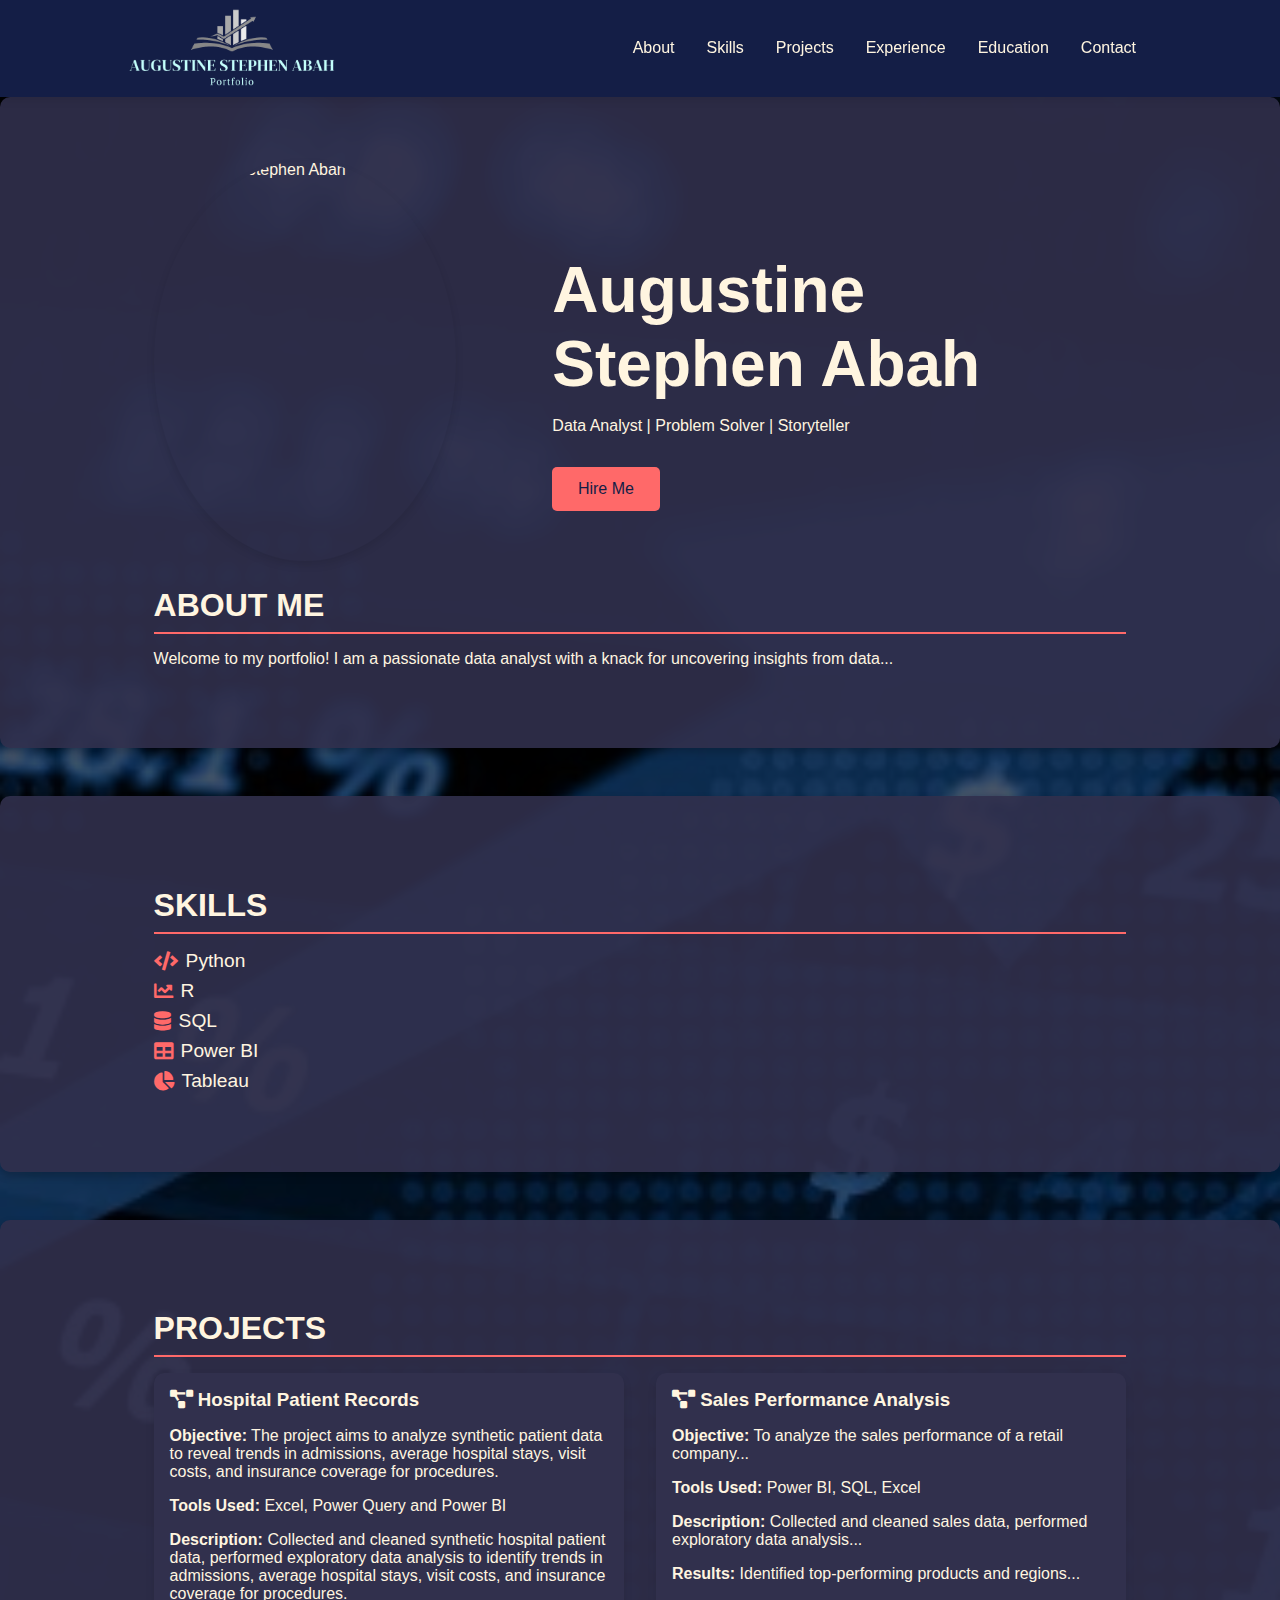
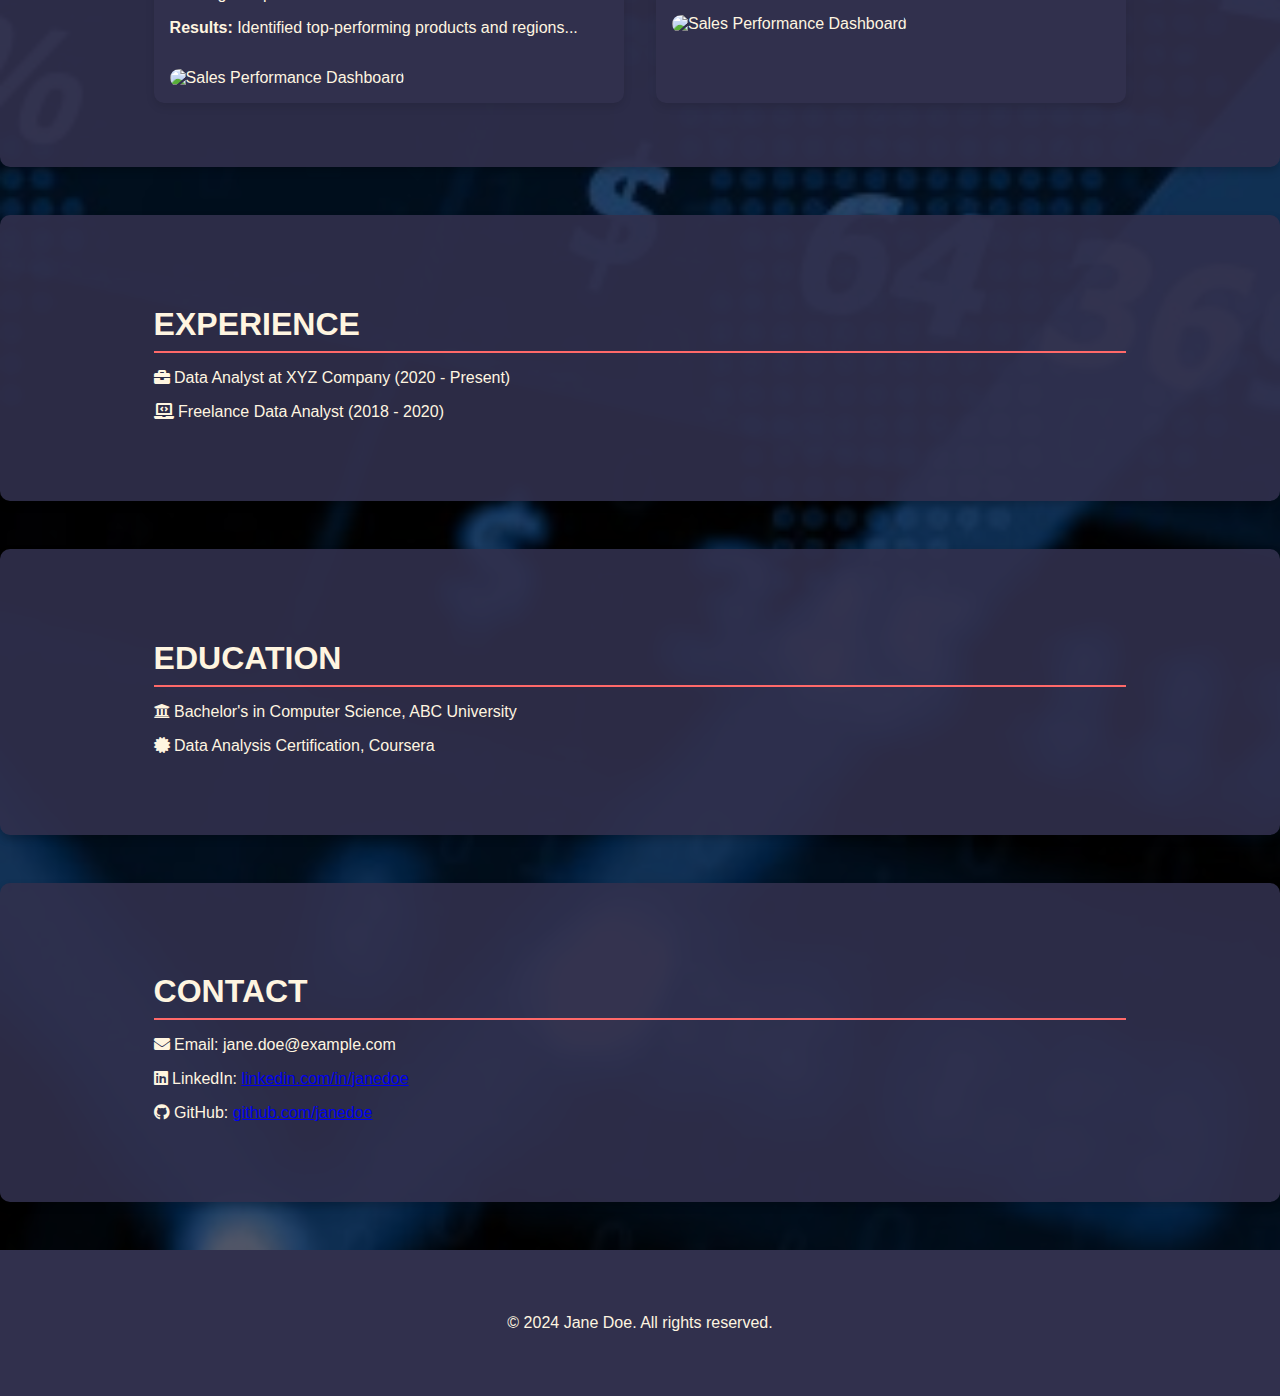
==== index.html @ e54e2552 "added webfiles" ====
<!DOCTYPE html>
<html lang="en">
<head>
    <meta charset="UTF-8">
    <meta name="viewport" content="width=device-width, initial-scale=1.0">
    <title>Data Analyst Portfolio</title>
    <link rel="stylesheet" href="css/style.css">
    <link rel="stylesheet" href="https://cdnjs.cloudflare.com/ajax/libs/font-awesome/5.15.4/css/all.min.css">
</head>
<body>
    <header>
        <div class="container">
            <div class="logo">
                <a href="index.html">
                    <img src="images/Logo.png" alt="Logo">
                </a>
            </div>            
            <nav>
                <ul id="nav-menu">
                    <li><a href="#about">About</a></li>
                    <li><a href="#skills">Skills</a></li>
                    <li><a href="#projects">Projects</a></li>
                    <li><a href="#experience">Experience</a></li>
                    <li><a href="#education">Education</a></li>
                    <li><a href="#contact">Contact</a></li>
                </ul>
            </nav>
            <div class="menu-toggle" id="menu-toggle">
                <div class="bar"></div>
                <div class="bar"></div>
                <div class="bar"></div>
            </div>
        </div>
    </header>

    <div class="background-image"></div>

    <section id="about" class="shadowed-section">
        <div class="container">
            <div class="profile">
                <img src="images/myphoto2.png" alt="Augustine Stephen Abah">
                <div class="profile-info">
                    <h1>Augustine Stephen Abah</h1>
                    <p>Data Analyst | Problem Solver | Storyteller</p>
                    <button class="hire-me-button">Hire Me</button>
                </div>
            </div>
            <h2>About Me</h2>
            <p>Welcome to my portfolio! I am a passionate data analyst with a knack for uncovering insights from data...</p>
        </div>
    </section>
    

    <section id="skills" class="shadowed-section">
        <div class="container">
            <h2>Skills</h2>
            <ul>
                <li><i class="fas fa-code"></i> Python</li>
                <li><i class="fas fa-chart-line"></i> R</li>
                <li><i class="fas fa-database"></i> SQL</li>
                <li><i class="fas fa-table"></i> Power BI</li>
                <li><i class="fas fa-chart-pie"></i> Tableau</li>
            </ul>
        </div>
    </section>

    <section id="projects" class="shadowed-section">
        <div class="container">
            <h2>Projects</h2>
            <div class="projects-grid">
                <div class="project">
                    <h3><a href="project1-link.html"><i class="fas fa-project-diagram"></i> Hospital Patient Records</a></h3>
                    <p><strong>Objective:</strong> The project aims to analyze synthetic patient data to reveal trends in admissions, average hospital stays, visit costs, and insurance coverage for procedures.</p>
                    <p><strong>Tools Used:</strong> Excel, Power Query and Power BI</p>
                    <p><strong>Description:</strong> Collected and cleaned synthetic hospital patient data, performed exploratory data analysis to identify trends in admissions, average hospital stays, visit costs, and insurance coverage for procedures.</p>
                    <p><strong>Results:</strong> Identified top-performing products and regions...</p>
                    <img src="project1.jpg" alt="Sales Performance Dashboard">
                </div>
                <div class="project">
                    <h3><a href="project1-link.html"><i class="fas fa-project-diagram"></i> Sales Performance Analysis</a></h3>
                    <p><strong>Objective:</strong> To analyze the sales performance of a retail company...</p>
                    <p><strong>Tools Used:</strong> Power BI, SQL, Excel</p>
                    <p><strong>Description:</strong> Collected and cleaned sales data, performed exploratory data analysis...</p>
                    <p><strong>Results:</strong> Identified top-performing products and regions...</p>
                    <img src="project1.jpg" alt="Sales Performance Dashboard">
                </div>
                <!-- Add more projects as needed -->
            </div>
        </div>
    </section>

    <section id="experience" class="shadowed-section">
        <div class="container">
            <h2>Experience</h2>
            <p><i class="fas fa-briefcase"></i> Data Analyst at XYZ Company (2020 - Present)</p>
            <p><i class="fas fa-laptop-code"></i> Freelance Data Analyst (2018 - 2020)</p>
        </div>
    </section>

    <section id="education" class="shadowed-section">
        <div class="container">
            <h2>Education</h2>
            <p><i class="fas fa-university"></i> Bachelor's in Computer Science, ABC University</p>
            <p><i class="fas fa-certificate"></i> Data Analysis Certification, Coursera</p>
        </div>
    </section>

    <section id="contact" class="shadowed-section">
        <div class="container">
            <h2>Contact</h2>
            <p><i class="fas fa-envelope"></i> Email: jane.doe@example.com</p>
            <p><i class="fab fa-linkedin"></i> LinkedIn: <a href="https://linkedin.com/in/janedoe" target="_blank">linkedin.com/in/janedoe</a></p>
            <p><i class="fab fa-github"></i> GitHub: <a href="https://github.com/janedoe" target="_blank">github.com/janedoe</a></p>
        </div>
    </section>

    <footer>
        <div class="container">
            <p>&copy; 2024 Jane Doe. All rights reserved.</p>
        </div>
    </footer>
    <script src="scripts.js"></script>
</body>
</html>
---- css/style.css ----
/* General styles */
body {
    font-family: Arial, sans-serif;
    margin: 0;
    padding: 0;
    background: rgba(22, 26, 48, 0.733) url('/images/1687970198028.jpeg');
    background-size: cover;
    color: #FFF5E0; /* Primary text color */
    scroll-behavior: smooth;
    overflow-x: hidden;
    background-blend-mode: multiply;
    position: relative; /* Needed to position the background image */
}

/* Background image for desktop only */
@media (min-width: 769px) {
    body:before {
        content: "";
        position: absolute;
        top: 0;
        right: 0;
        width: 100%;
        height: 100%;
        background: rgba(22, 26, 48, 0.733) url('/images/1687970198028.jpeg') no-repeat center center;
        background-size: cover;
        background-blend-mode: multiply;
        z-index: -1;
    }
}

header {
    background-color: #141E46; /* Secondary background color */
    color: #FFF5E0;
    padding: 0;
    position: sticky;
    top: 0;
    z-index: 1000;
    box-shadow: 0 2px 10px rgba(0, 0, 0, 0.1);
    transition: background-color 0.3s ease;
}

header .container {
    display: flex;
    justify-content: space-between;
    align-items: center;
    padding: 0.4rem;
}

.logo img {
    height: 80px; /* Increase logo size for desktop */
    transition: height 0.3s ease;
}

nav ul {
    list-style: none;
    padding: 0;
    margin: 0;
    display: flex;
}

nav ul li {
    margin: 0 1rem;
}

nav ul li a {
    color: #FFF5E0;
    text-decoration: none;
    font-size: 1rem;
    transition: color 0.3s ease;
}

nav ul li a:hover {
    color: #C70039; /* Accent color */
}

.menu-toggle {
    display: none;
    cursor: pointer;
}

.menu-toggle .bar {
    width: 25px;
    height: 3px;
    background-color: #FFF5E0;
    margin: 4px 0;
    transition: 0.6s;
}

.profile {
    display: flex;
    align-items: center;
    justify-content: center;
    gap: 5em;
    margin-bottom: 1rem;
    animation: fadeInDown 3s;
}

h1 {
    font-size: 4em;
    margin-block-end: 0.2em;
}

.profile img {
    border-radius: 50%;
    width: 400px; /* Increase photo size */
    height: 400px; /* Increase photo size */
    margin-right: 1rem;
    box-shadow: 0 4px 8px rgba(0, 0, 0, 0.1);
    transition: transform 0.3s ease;
}

header .profile img:hover {
    transform: scale(1.1);
}

header .profile-info {
    text-align: left;
}

header h1 {
    margin: 0;
    font-size: 3rem; /* Increase name size */
}

header p {
    margin: 0;
    font-size: 1.2rem;
}

.container {
    width: 80%;
    margin: 0 auto;
    padding: 2rem 0;
}

h2 {
    font-size: 2rem;
    border-bottom: 2px solid #FF6969; /* Accent color */
    padding-bottom: 0.5rem;
    margin-bottom: 1rem;
    text-transform: uppercase;
}

section {
    margin-bottom: 3rem;
}

section ul {
    list-style: none;
    padding: 0;
}

section ul li {
    display: flex;
    align-items: center;
    font-size: 1.2rem;
    margin-bottom: 0.5rem;
}

section ul li i {
    margin-right: 0.5rem;
    color: #FF6969; /* Accent color */
}

.projects-grid {
    display: grid;
    grid-template-columns: repeat(auto-fit, minmax(300px, 1fr));
    gap: 2rem;
}

.project {
    background-color: #31304D; /* Secondary background color */
    padding: 1rem;
    border-radius: 10px;
    box-shadow: 0 4px 8px rgba(0, 0, 0, 0.1);
    transition: transform 0.3s ease;
}

.project:hover {
    transform: scale(1.05);
}

.project img {
    max-width: 100%;
    height: auto;
    border-radius: 10px;
    margin-top: 1rem;
}

.project h3 {
    margin: 0;
}

.project a {
    text-decoration: none;
    color: #FFF5E0; /* Primary text color */
    transition: color 0.3s ease;
}

.project a:hover {
    color: #C70039; /* Accent color */
}

footer {
    background-color: #31304D; /* Secondary background color */
    color: #FFF5E0;
    padding: 1rem 0;
    text-align: center;
}

/* Mobile styles */
@media (max-width: 768px) {
    header .container {
        flex-direction: column;
    }

    .logo img {
        height: 60px; /* Decrease logo size for mobile */
    }

    nav ul {
        flex-direction: column;
        display: none;
    }

    nav ul li {
        margin: 1rem 0;
    }

    .menu-toggle {
        display: block;
    }

    .profile {
        flex-direction: column;
        align-items: center;
        text-align: center;
    }

    header h1 {
        font-size: 2.5rem;
    }

    header p {
        font-size: 1rem;
    }

    .projects-grid {
        grid-template-columns: 1fr;
    }
}

/* Custom button styles */
.hire-me-button {
    background-color: #FF6969; /* Accent color */
    color: #141E46; /* Secondary background color */
    border: none;
    padding: 0.8rem 1.6rem;
    font-size: 1rem;
    border-radius: 5px;
    cursor: pointer;
    transition: background-color 0.3s ease;
    margin-top: 1rem;
    animation: fadeIn 2s;
}

.hire-me-button:hover {
    background-color: #FFF5E0; /* Primary text color */
    color: #141E46; /* Secondary background color */
}

/* Add animations */
@keyframes fadeIn {
    from {
        opacity: 0;
    }
    to {
        opacity: 1;
    }
}

@keyframes fadeInDown {
    from {
        opacity: 0;
        transform: translateY(-20px);
    }
    to {
        opacity: 1;
        transform: translateY(0);
    }
}

.shadowed-section {
    box-shadow: 0 4px 8px rgba(0, 0, 0, 0.2); /* Add box shadow to sections */
    border-radius: 10px;
    padding: 2rem;
    background-color: rgba(49, 48, 77, 0.9); /* Semi-transparent background for better readability */
}

/* Animation for photo dance */
@keyframes photoDance {
    0%, 100% {
        transform: rotate(0deg);
    }
    25% {
        transform: rotate(10deg);
    }
    50% {
        transform: rotate(-10deg);
    }
    75% {
        transform: rotate(10deg);
    }
}

.photo-dance {
    animation: photoDance 2s;
}

.thank-you-message {
    margin-top: 1rem;
    padding: 0.5rem;
    background-color: #FF6969;
    color: #FFF5E0;
    border-radius: 5px;
    text-align: center;
    font-size: 1.2rem;
}
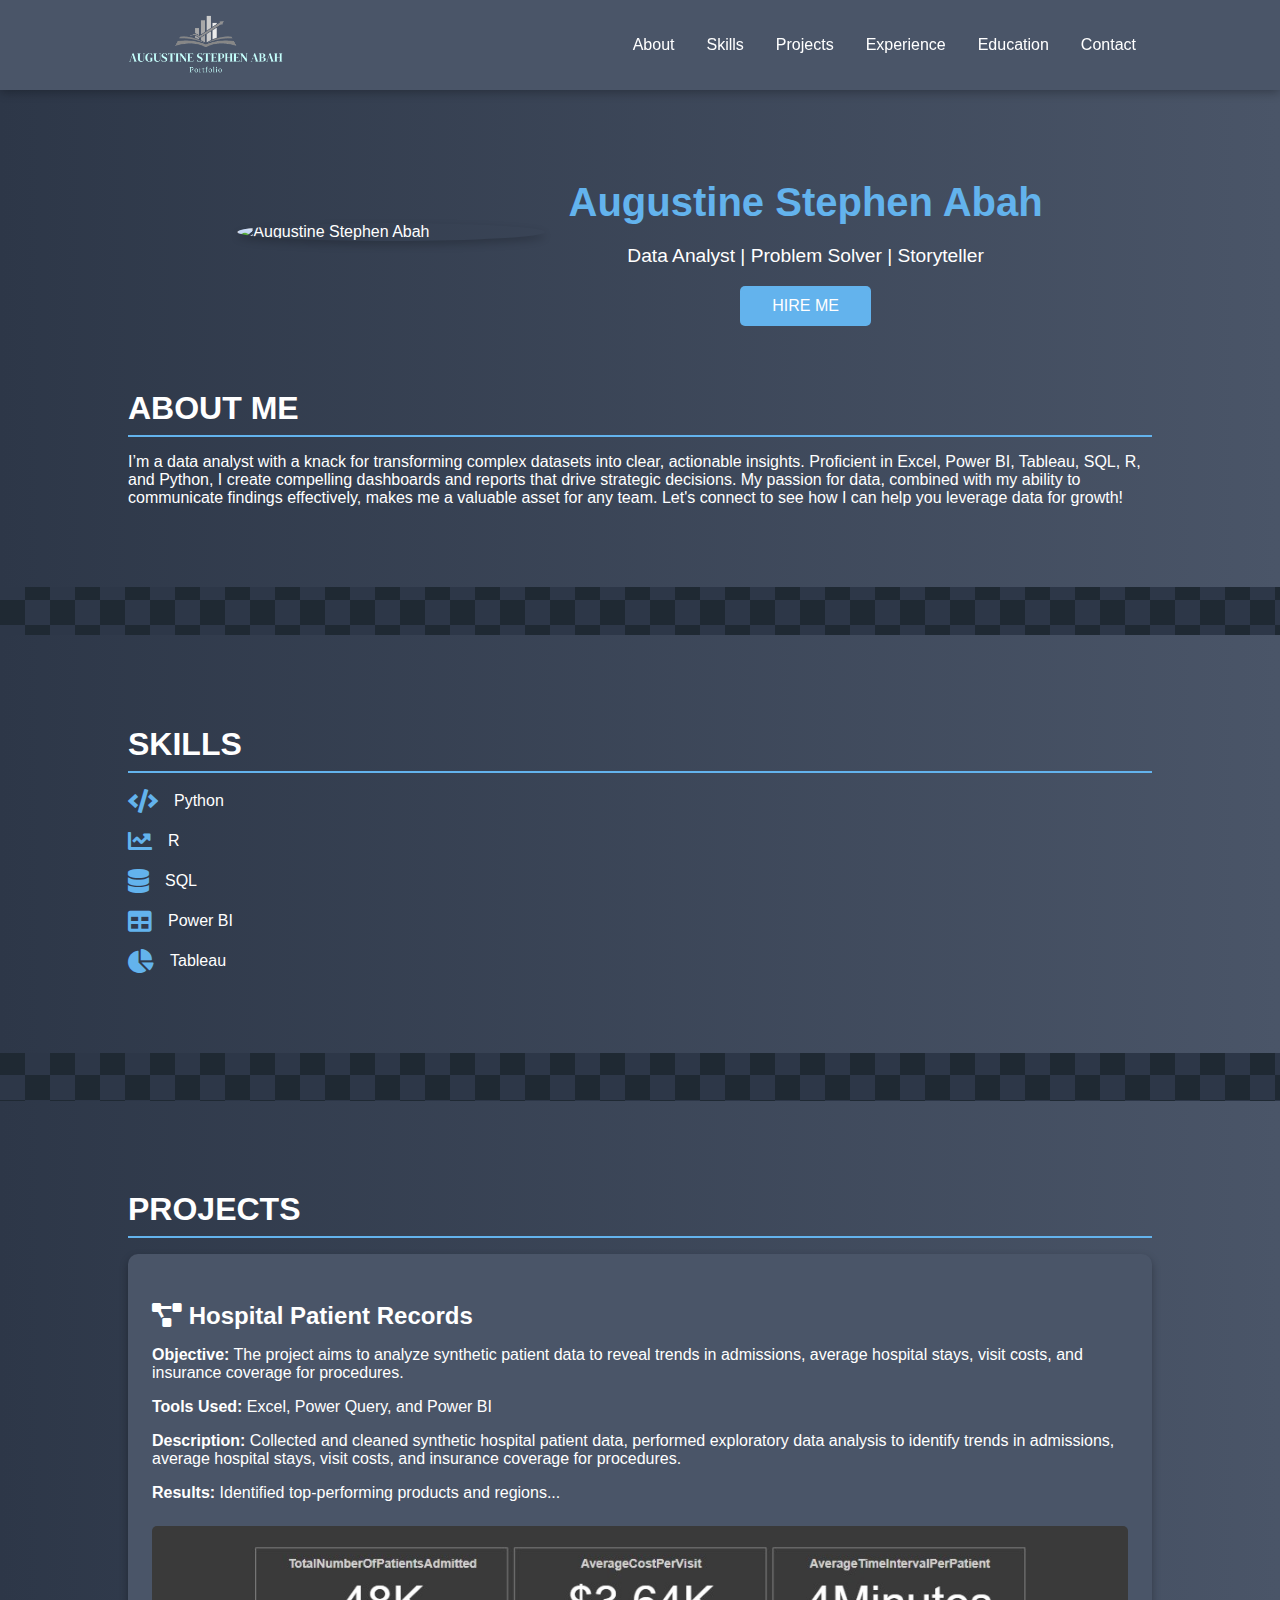
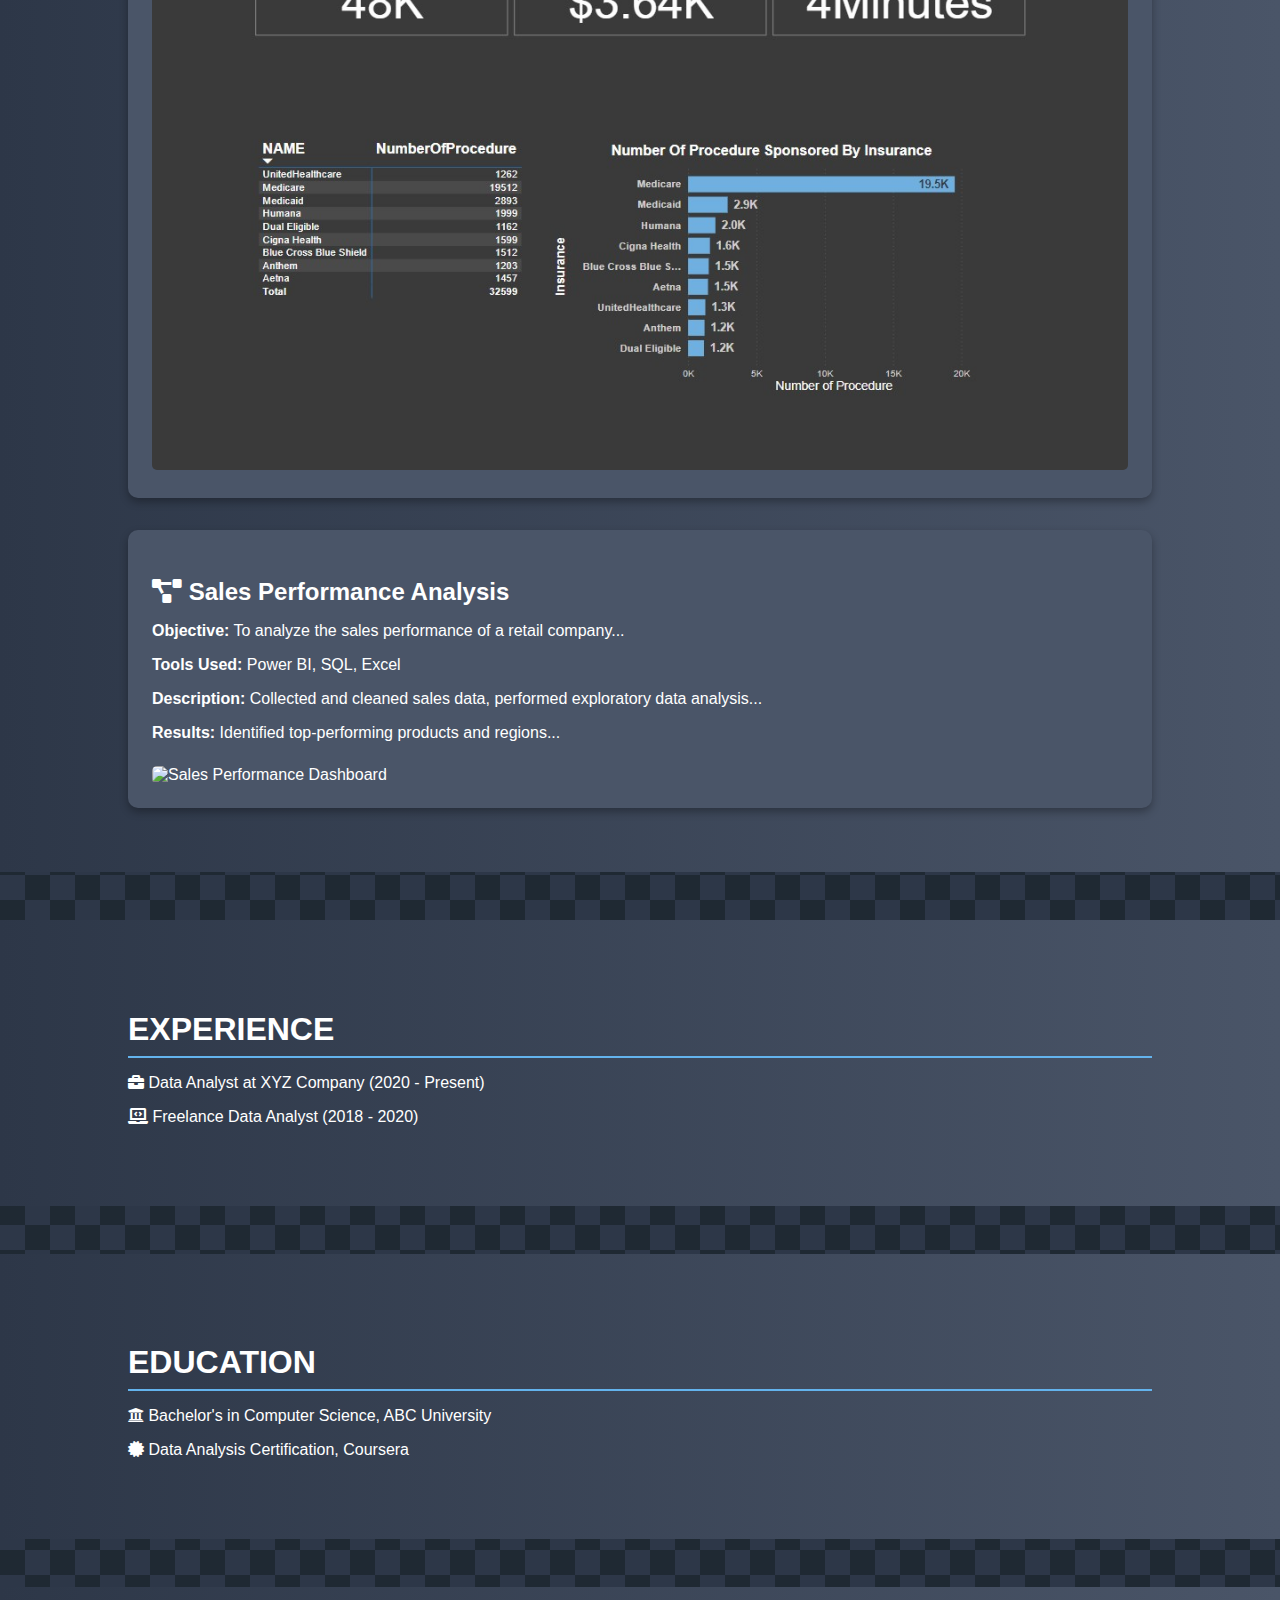
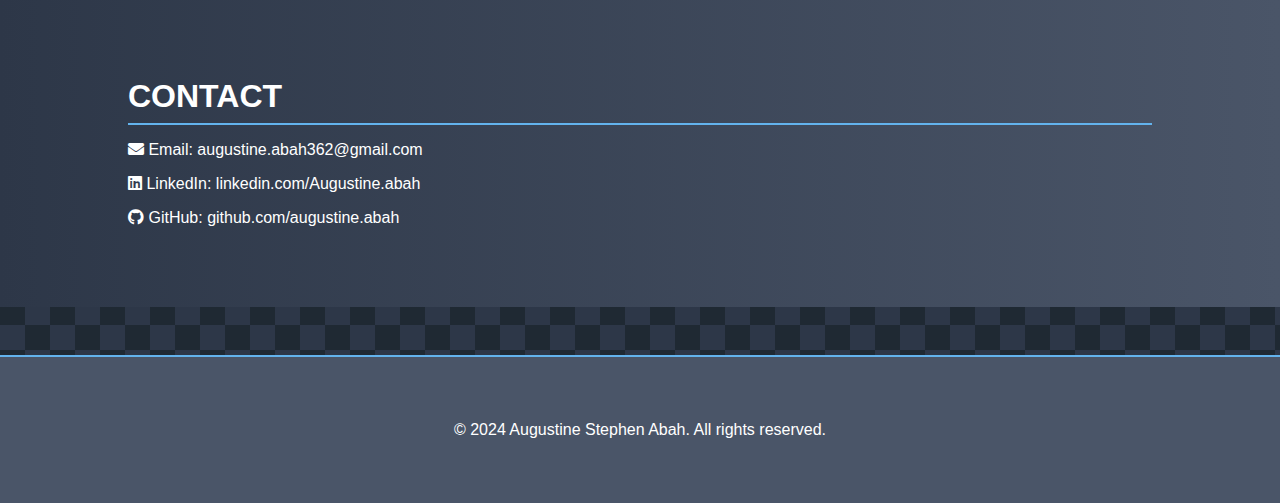
==== commit cf2be959: "updated web files" ====
--- a/index.html
+++ b/index.html
@@ -14,7 +14,7 @@
                 <a href="index.html">
                     <img src="images/Logo.png" alt="Logo">
                 </a>
-            </div>            
+            </div>
             <nav>
                 <ul id="nav-menu">
                     <li><a href="#about">About</a></li>
@@ -33,8 +33,6 @@
         </div>
     </header>
 
-    <div class="background-image"></div>
-
     <section id="about" class="shadowed-section">
         <div class="container">
             <div class="profile">
@@ -46,10 +44,11 @@
                 </div>
             </div>
             <h2>About Me</h2>
-            <p>Welcome to my portfolio! I am a passionate data analyst with a knack for uncovering insights from data...</p>
+            <p>I’m a data analyst with a knack for transforming complex datasets into clear, actionable insights. Proficient in Excel, Power BI, Tableau, SQL, R, and Python, I create compelling dashboards and reports that drive strategic decisions. My passion for data, combined with my ability to communicate findings effectively, makes me a valuable asset for any team. Let's connect to see how I can help you leverage data for growth!
+
+            </p>
         </div>
     </section>
-    
 
     <section id="skills" class="shadowed-section">
         <div class="container">
@@ -71,20 +70,19 @@
                 <div class="project">
                     <h3><a href="project1-link.html"><i class="fas fa-project-diagram"></i> Hospital Patient Records</a></h3>
                     <p><strong>Objective:</strong> The project aims to analyze synthetic patient data to reveal trends in admissions, average hospital stays, visit costs, and insurance coverage for procedures.</p>
-                    <p><strong>Tools Used:</strong> Excel, Power Query and Power BI</p>
+                    <p><strong>Tools Used:</strong> Excel, Power Query, and Power BI</p>
                     <p><strong>Description:</strong> Collected and cleaned synthetic hospital patient data, performed exploratory data analysis to identify trends in admissions, average hospital stays, visit costs, and insurance coverage for procedures.</p>
                     <p><strong>Results:</strong> Identified top-performing products and regions...</p>
-                    <img src="project1.jpg" alt="Sales Performance Dashboard">
+                    <img src="images/project1.jpg" alt="Hospital Patient Records Dashboard">
                 </div>
                 <div class="project">
-                    <h3><a href="project1-link.html"><i class="fas fa-project-diagram"></i> Sales Performance Analysis</a></h3>
+                    <h3><a href="project2-link.html"><i class="fas fa-project-diagram"></i> Sales Performance Analysis</a></h3>
                     <p><strong>Objective:</strong> To analyze the sales performance of a retail company...</p>
                     <p><strong>Tools Used:</strong> Power BI, SQL, Excel</p>
                     <p><strong>Description:</strong> Collected and cleaned sales data, performed exploratory data analysis...</p>
                     <p><strong>Results:</strong> Identified top-performing products and regions...</p>
-                    <img src="project1.jpg" alt="Sales Performance Dashboard">
+                    <img src="project2.jpg" alt="Sales Performance Dashboard">
                 </div>
-                <!-- Add more projects as needed -->
             </div>
         </div>
     </section>
@@ -108,15 +106,15 @@
     <section id="contact" class="shadowed-section">
         <div class="container">
             <h2>Contact</h2>
-            <p><i class="fas fa-envelope"></i> Email: jane.doe@example.com</p>
-            <p><i class="fab fa-linkedin"></i> LinkedIn: <a href="https://linkedin.com/in/janedoe" target="_blank">linkedin.com/in/janedoe</a></p>
-            <p><i class="fab fa-github"></i> GitHub: <a href="https://github.com/janedoe" target="_blank">github.com/janedoe</a></p>
+            <p><i class="fas fa-envelope"></i> Email: augustine.abah362@gmail.com</p>
+            <p><i class="fab fa-linkedin"></i> LinkedIn: <a href="https://www.linkedin.com/in/augustine-stephen-abah-abah-51103090/" target="_blank">linkedin.com/Augustine.abah</a></p>
+            <p><i class="fab fa-github"></i> GitHub: <a href="https://github.com/ababaug" target="_blank">github.com/augustine.abah</a></p>
         </div>
     </section>
 
     <footer>
         <div class="container">
-            <p>&copy; 2024 Jane Doe. All rights reserved.</p>
+            <p>&copy; 2024 Augustine Stephen Abah. All rights reserved.</p>
         </div>
     </footer>
     <script src="scripts.js"></script>
--- a/css/style.css
+++ b/css/style.css
@@ -1,41 +1,26 @@
 /* General styles */
 body {
-    font-family: Arial, sans-serif;
+    font-family: 'Poppins', sans-serif;
     margin: 0;
     padding: 0;
-    background: rgba(22, 26, 48, 0.733) url('/images/1687970198028.jpeg');
-    background-size: cover;
-    color: #FFF5E0; /* Primary text color */
+    background-color: #1F2933;
+    color: #FFFFFF;
     scroll-behavior: smooth;
     overflow-x: hidden;
-    background-blend-mode: multiply;
-    position: relative; /* Needed to position the background image */
-}
-
-/* Background image for desktop only */
-@media (min-width: 769px) {
-    body:before {
-        content: "";
-        position: absolute;
-        top: 0;
-        right: 0;
-        width: 100%;
-        height: 100%;
-        background: rgba(22, 26, 48, 0.733) url('/images/1687970198028.jpeg') no-repeat center center;
-        background-size: cover;
-        background-blend-mode: multiply;
-        z-index: -1;
-    }
+    position: relative;
+    background-image: linear-gradient(45deg, #2D3748 25%, transparent 25%), linear-gradient(-45deg, #2D3748 25%, transparent 25%), linear-gradient(45deg, transparent 75%, #2D3748 75%), linear-gradient(-45deg, transparent 75%, #2D3748 75%);
+    background-size: 50px 50px;
+    background-position: 0 0, 0 25px, 25px -25px, -25px 0;
 }
 
 header {
-    background-color: #141E46; /* Secondary background color */
-    color: #FFF5E0;
+    background-color: #4A5568;
+    color: #FFFFFF;
     padding: 0;
     position: sticky;
     top: 0;
     z-index: 1000;
-    box-shadow: 0 2px 10px rgba(0, 0, 0, 0.1);
+    box-shadow: 0 2px 10px rgba(0, 0, 0, 0.3);
     transition: background-color 0.3s ease;
 }
 
@@ -43,11 +28,11 @@
     display: flex;
     justify-content: space-between;
     align-items: center;
-    padding: 0.4rem;
+    padding: 0.8rem;
 }
 
 .logo img {
-    height: 80px; /* Increase logo size for desktop */
+    height: 60px;
     transition: height 0.3s ease;
 }
 
@@ -63,14 +48,14 @@
 }
 
 nav ul li a {
-    color: #FFF5E0;
+    color: #FFFFFF;
     text-decoration: none;
     font-size: 1rem;
     transition: color 0.3s ease;
 }
 
 nav ul li a:hover {
-    color: #C70039; /* Accent color */
+    color: #63B3ED;
 }
 
 .menu-toggle {
@@ -81,7 +66,7 @@
 .menu-toggle .bar {
     width: 25px;
     height: 3px;
-    background-color: #FFF5E0;
+    background-color: #FFFFFF;
     margin: 4px 0;
     transition: 0.6s;
 }
@@ -90,40 +75,38 @@
     display: flex;
     align-items: center;
     justify-content: center;
-    gap: 5em;
-    margin-bottom: 1rem;
-    animation: fadeInDown 3s;
-}
-
-h1 {
-    font-size: 4em;
-    margin-block-end: 0.2em;
+    gap: 1.5em;
+    margin-bottom: 4rem;
+    animation: fadeInDown 2s;
 }
 
 .profile img {
     border-radius: 50%;
-    width: 400px; /* Increase photo size */
-    height: 400px; /* Increase photo size */
-    margin-right: 1rem;
-    box-shadow: 0 4px 8px rgba(0, 0, 0, 0.1);
+    width: 30%;
+    min-width: 200px;
+    margin-bottom: 1rem;
+    box-shadow: 0 4px 8px rgba(0, 0, 0, 0.2);
     transition: transform 0.3s ease;
 }
 
-header .profile img:hover {
+.profile img:hover {
     transform: scale(1.1);
 }
 
-header .profile-info {
-    text-align: left;
-}
-
-header h1 {
-    margin: 0;
-    font-size: 3rem; /* Increase name size */
-}
-
-header p {
-    margin: 0;
+.profile-info {
+    font-size: 10%;
+    text-align: center;
+    animation: fadeInUp 2s;
+}
+
+.profile-info h1 {
+    font-size: 2.5rem;
+    margin-block-end: 0.2em;
+    color: #63B3ED;
+    animation: textGlow 2s infinite alternate;
+}
+
+.profile-info p {
     font-size: 1.2rem;
 }
 
@@ -135,7 +118,7 @@
 
 h2 {
     font-size: 2rem;
-    border-bottom: 2px solid #FF6969; /* Accent color */
+    border-bottom: 2px solid #63B3ED;
     padding-bottom: 0.5rem;
     margin-bottom: 1rem;
     text-transform: uppercase;
@@ -153,132 +136,114 @@
 section ul li {
     display: flex;
     align-items: center;
-    font-size: 1.2rem;
+    margin-bottom: 1rem;
+}
+
+section ul li i {
+    margin-right: 1rem;
+    font-size: 1.5rem;
+    color: #63B3ED;
+}
+
+.projects-grid {
+    display: flex;
+    flex-wrap: wrap;
+    gap: 2rem;
+}
+
+.project {
+    background-color: #4A5568;
+    padding: 1.5rem;
+    border-radius: 10px;
+    box-shadow: 0 4px 8px rgba(0, 0, 0, 0.3);
+    transition: transform 0.3s ease, box-shadow 0.3s ease;
+    flex: 1 1 45%;
+    min-width: 300px;
+    animation: fadeInUp 1.5s;
+}
+
+.project:hover {
+    transform: translateY(-5px);
+    box-shadow: 0 8px 16px rgba(0, 0, 0, 0.4);
+}
+
+.project h3 {
+    font-size: 1.5rem;
     margin-bottom: 0.5rem;
 }
 
-section ul li i {
-    margin-right: 0.5rem;
-    color: #FF6969; /* Accent color */
-}
-
-.projects-grid {
-    display: grid;
-    grid-template-columns: repeat(auto-fit, minmax(300px, 1fr));
-    gap: 2rem;
-}
-
-.project {
-    background-color: #31304D; /* Secondary background color */
-    padding: 1rem;
-    border-radius: 10px;
-    box-shadow: 0 4px 8px rgba(0, 0, 0, 0.1);
-    transition: transform 0.3s ease;
-}
-
-.project:hover {
+.project h3 a {
+    color: #FFFFFF;
+    text-decoration: none;
+    transition: color 0.3s ease;
+}
+
+.project h3 a:hover {
+    color: #63B3ED;
+}
+
+.project p {
+    margin-bottom: 0.5rem;
+}
+
+.project img {
+    width: 100%;
+    height: auto;
+    border-radius: 5px;
+    margin-top: 1rem;
+    transition: transform 0.3s ease, box-shadow 0.3s ease;
+}
+
+.project img:hover {
     transform: scale(1.05);
-}
-
-.project img {
-    max-width: 100%;
-    height: auto;
-    border-radius: 10px;
-    margin-top: 1rem;
-}
-
-.project h3 {
-    margin: 0;
-}
-
-.project a {
+    box-shadow: 0 8px 16px rgba(0, 0, 0, 0.4);
+}
+
+.shadowed-section {
+    background-color: #2D3748;
+    padding: 2rem 0;
+    background-image: linear-gradient(to right, #2D3748 0%, #4A5568 100%);
+}
+
+.hire-me-button {
+    background-color: #63B3ED;
+    color: #FFFFFF;
+    padding: 0.7rem 2rem;
+    border-radius: 5px;
+    text-transform: uppercase;
+    font-size: 1rem;
+    border: none;
+    cursor: pointer;
+    transition: background-color 0.3s ease, transform 0.3s ease;
+}
+
+.hire-me-button:hover {
+    background-color: #3182CE;
+    transform: scale(1.1);
+}
+
+#contact a {
     text-decoration: none;
-    color: #FFF5E0; /* Primary text color */
-    transition: color 0.3s ease;
-}
-
-.project a:hover {
-    color: #C70039; /* Accent color */
+    color: white;
+}
+
+#contact a:hover {
+    text-decoration: underline;
+}
+
+#contact a:visited {
+    color: #3182CE;
 }
 
 footer {
-    background-color: #31304D; /* Secondary background color */
-    color: #FFF5E0;
+    background-color: #4A5568;
+    color: #FFFFFF;
+    text-align: center;
     padding: 1rem 0;
-    text-align: center;
-}
-
-/* Mobile styles */
-@media (max-width: 768px) {
-    header .container {
-        flex-direction: column;
-    }
-
-    .logo img {
-        height: 60px; /* Decrease logo size for mobile */
-    }
-
-    nav ul {
-        flex-direction: column;
-        display: none;
-    }
-
-    nav ul li {
-        margin: 1rem 0;
-    }
-
-    .menu-toggle {
-        display: block;
-    }
-
-    .profile {
-        flex-direction: column;
-        align-items: center;
-        text-align: center;
-    }
-
-    header h1 {
-        font-size: 2.5rem;
-    }
-
-    header p {
-        font-size: 1rem;
-    }
-
-    .projects-grid {
-        grid-template-columns: 1fr;
-    }
-}
-
-/* Custom button styles */
-.hire-me-button {
-    background-color: #FF6969; /* Accent color */
-    color: #141E46; /* Secondary background color */
-    border: none;
-    padding: 0.8rem 1.6rem;
-    font-size: 1rem;
-    border-radius: 5px;
-    cursor: pointer;
-    transition: background-color 0.3s ease;
-    margin-top: 1rem;
-    animation: fadeIn 2s;
-}
-
-.hire-me-button:hover {
-    background-color: #FFF5E0; /* Primary text color */
-    color: #141E46; /* Secondary background color */
-}
-
-/* Add animations */
-@keyframes fadeIn {
-    from {
-        opacity: 0;
-    }
-    to {
-        opacity: 1;
-    }
-}
-
+    border-top: 2px solid #63B3ED;
+}
+
+/* Animations */
 @keyframes fadeInDown {
     from {
         opacity: 0;
@@ -290,39 +255,68 @@
     }
 }
 
-.shadowed-section {
-    box-shadow: 0 4px 8px rgba(0, 0, 0, 0.2); /* Add box shadow to sections */
-    border-radius: 10px;
-    padding: 2rem;
-    background-color: rgba(49, 48, 77, 0.9); /* Semi-transparent background for better readability */
-}
-
-/* Animation for photo dance */
-@keyframes photoDance {
-    0%, 100% {
-        transform: rotate(0deg);
-    }
-    25% {
-        transform: rotate(10deg);
-    }
-    50% {
-        transform: rotate(-10deg);
-    }
-    75% {
-        transform: rotate(10deg);
-    }
-}
-
-.photo-dance {
-    animation: photoDance 2s;
-}
-
-.thank-you-message {
-    margin-top: 1rem;
-    padding: 0.5rem;
-    background-color: #FF6969;
-    color: #FFF5E0;
-    border-radius: 5px;
-    text-align: center;
-    font-size: 1.2rem;
-}
+@keyframes fadeInUp {
+    from {
+        opacity: 0;
+        transform: translateY(20px);
+    }
+    to {
+        opacity: 1;
+        transform: translateY(0);
+    }
+}
+
+@keyframes textGlow {
+    from {
+        text-shadow: 0 0 10px #63B3ED, 0 0 20px #63B3ED, 0 0 30px #63B3ED;
+    }
+    to {
+        text-shadow: 0 0 20px #3182CE, 0 0 30px #3182CE, 0 0 40px #3182CE;
+    }
+}
+
+/* Mobile Styles */
+@media (max-width: 768px) {
+    nav ul {
+        flex-direction: column;
+        display: none; /* Hide the menu by default */
+        background-color: #4A5568;
+        position: absolute;
+        width: 100%;
+        left: 0;
+        top: 100%;
+        z-index: 999;
+    }
+
+    nav ul.active {
+        display: flex; /* Show the menu when the 'active' class is added */
+    }
+
+    nav ul li {
+        margin: 0;
+        text-align: center;
+    }
+
+    nav ul li a {
+        padding: 1rem;
+        display: block;
+    }
+
+    .menu-toggle {
+        display: block;
+    }
+
+    .profile {
+        flex-direction: column;
+        align-items: center;
+        justify-content: center;
+    }
+
+    .profile-info h1 {
+        font-size: 2rem;
+    }
+
+    .profile-info p {
+        font-size: 1rem;
+    }
+}
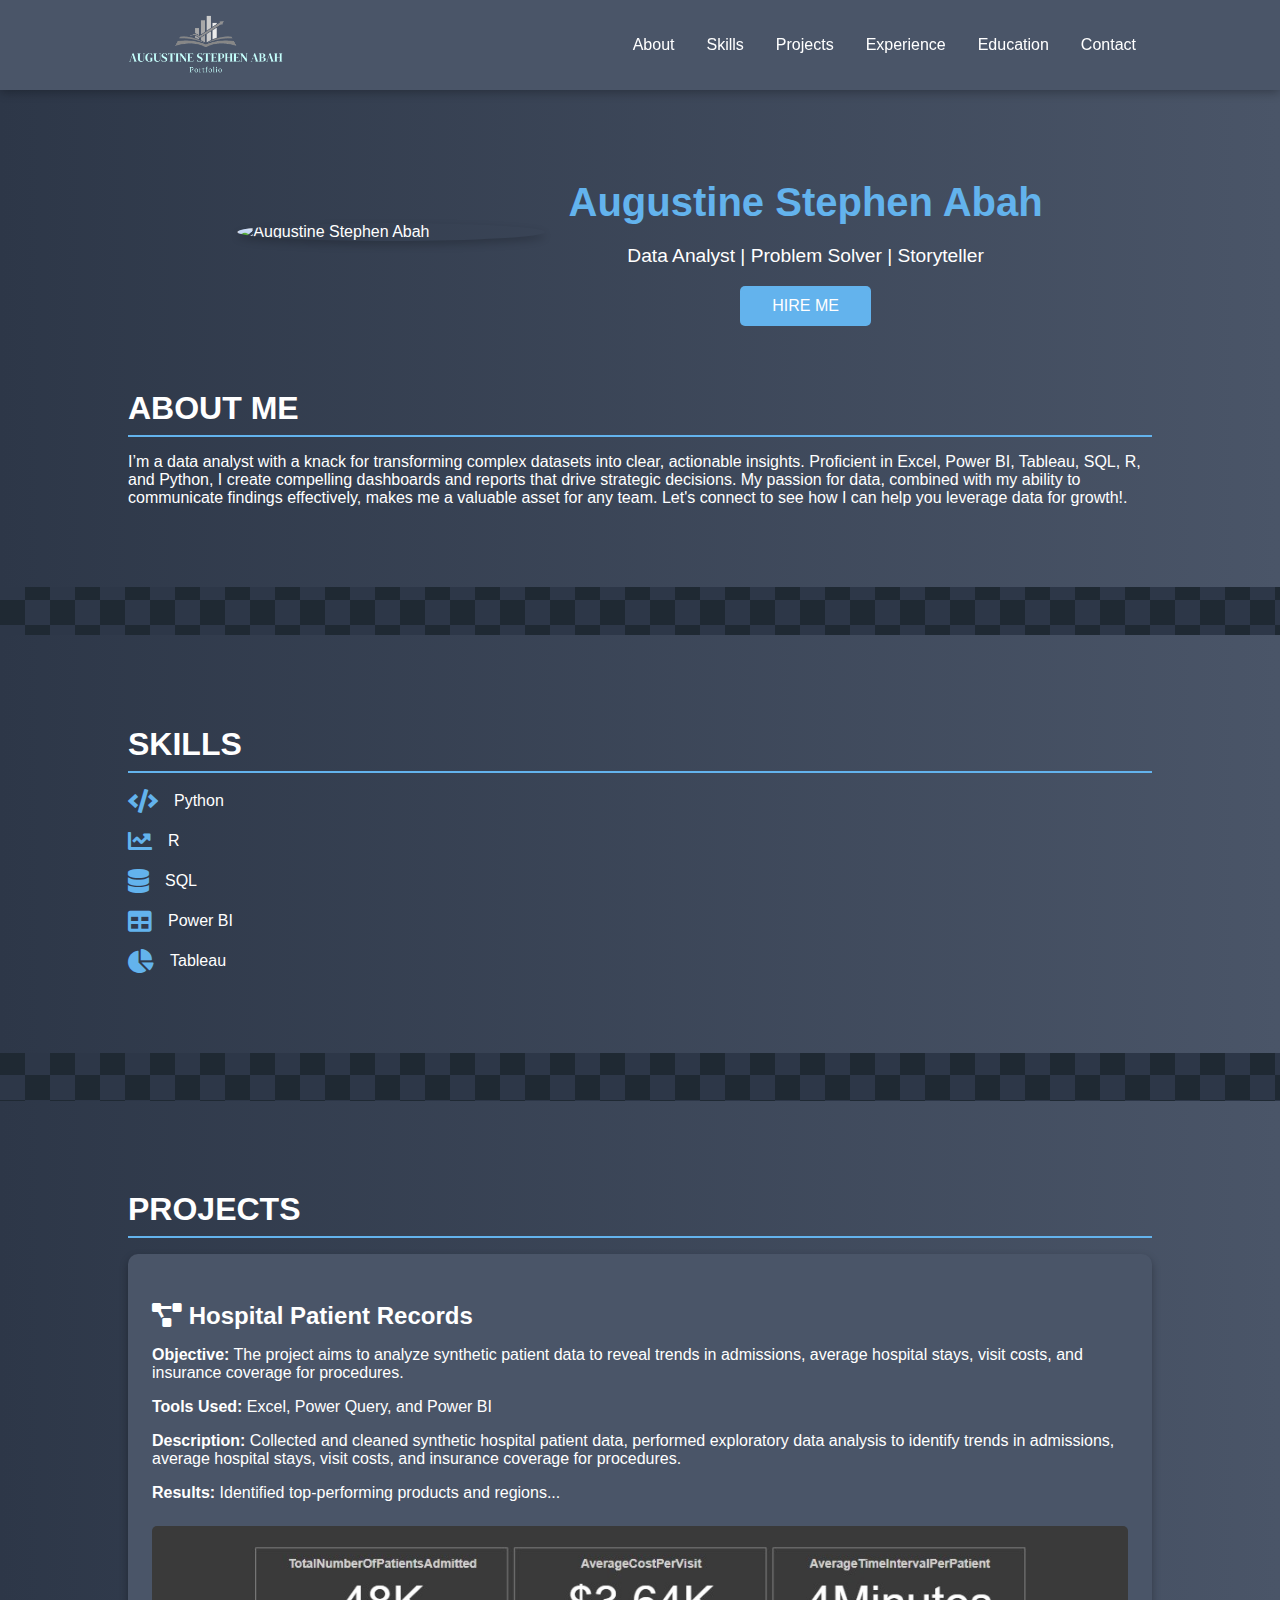
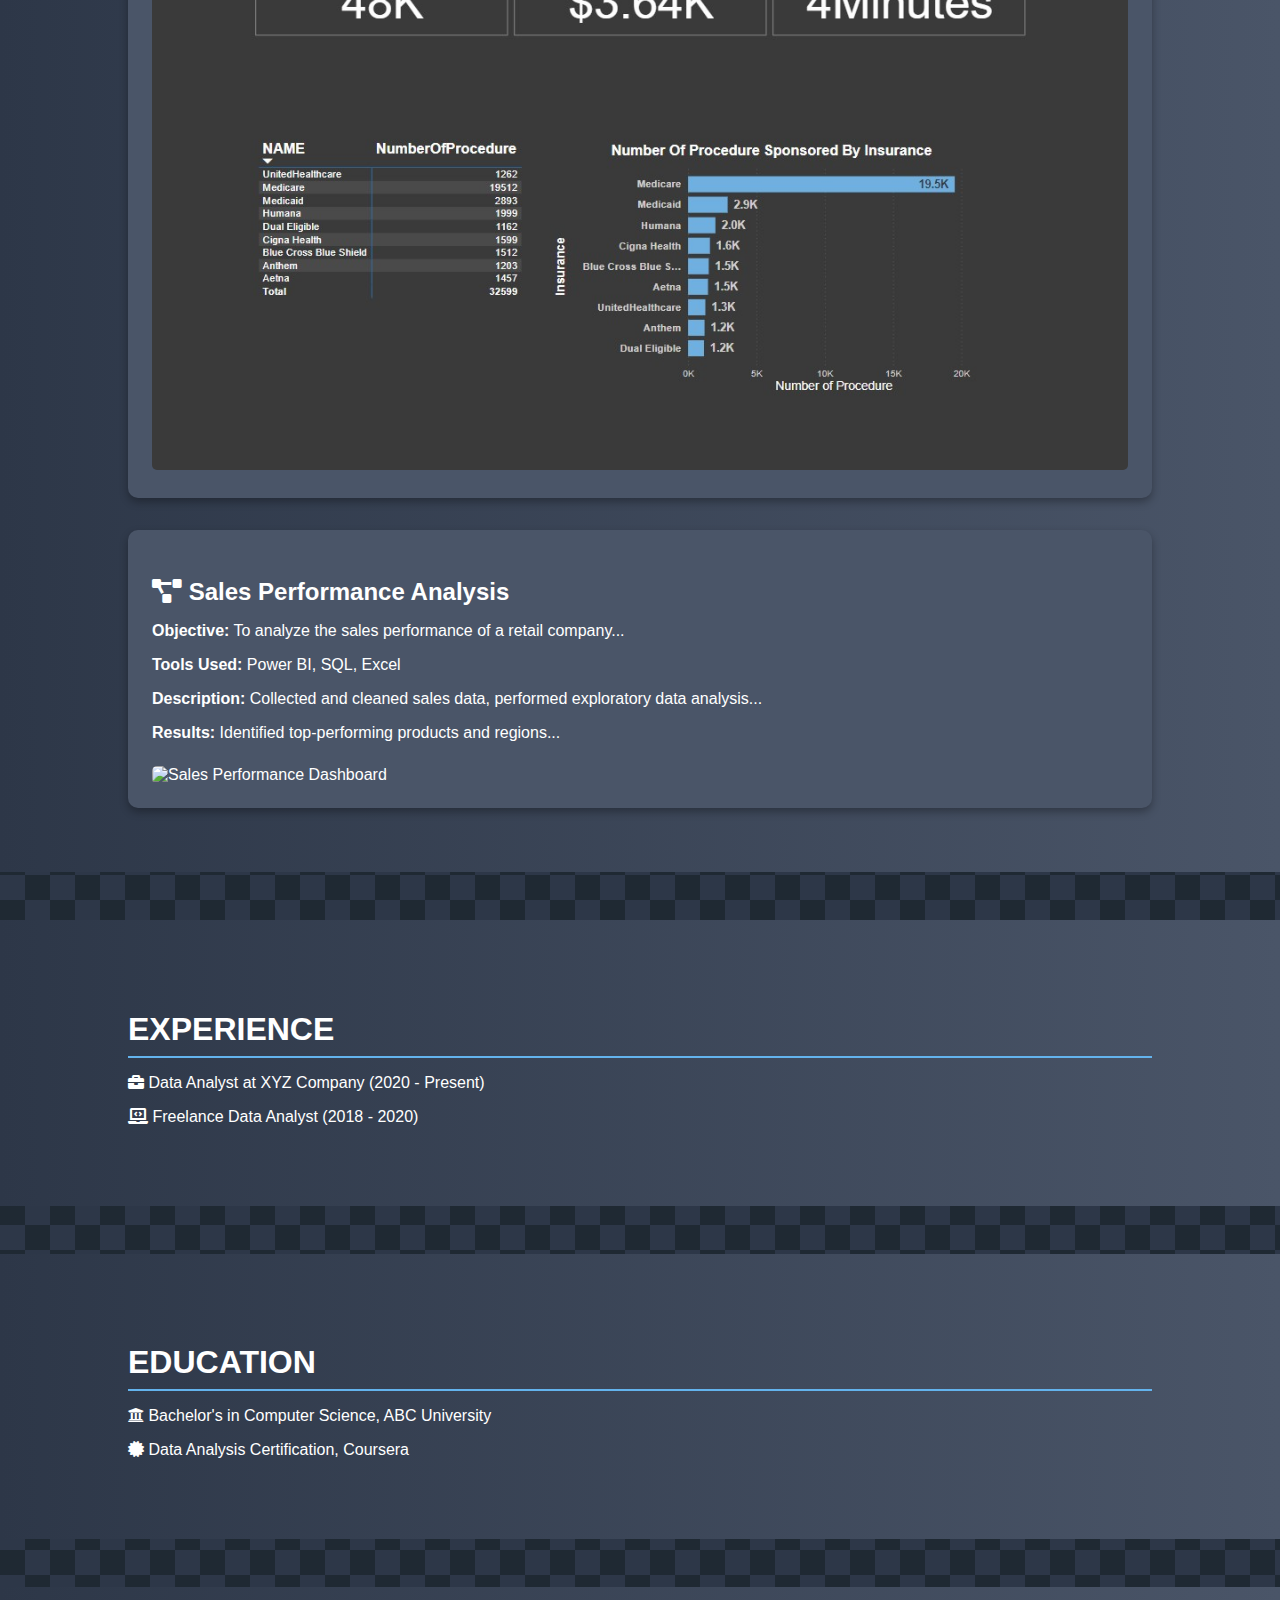
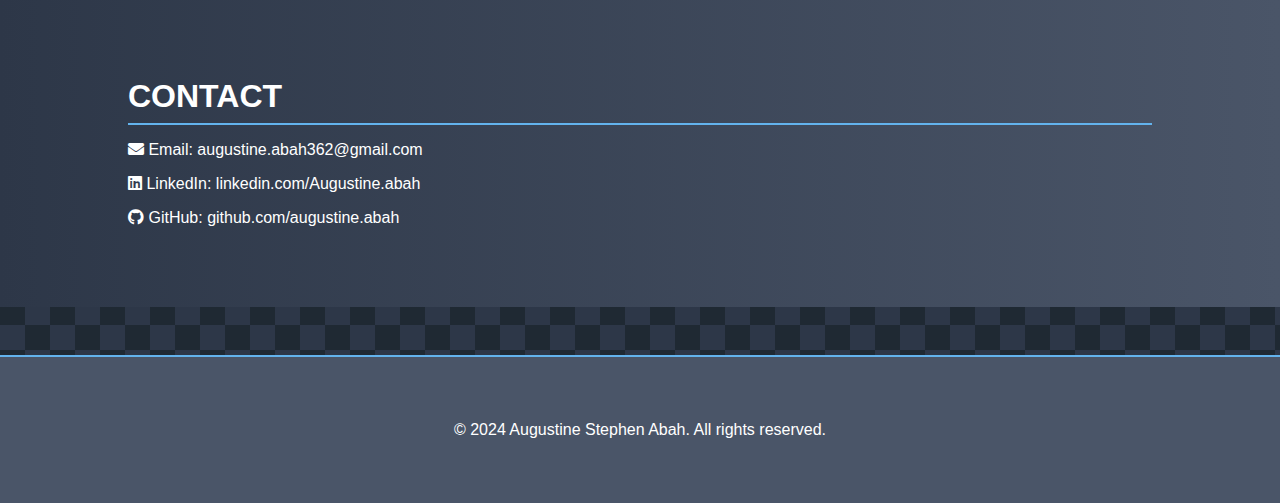
==== commit 34332d66: "updated index.html and added project.html" ====
--- a/index.html
+++ b/index.html
@@ -40,11 +40,11 @@
                 <div class="profile-info">
                     <h1>Augustine Stephen Abah</h1>
                     <p>Data Analyst | Problem Solver | Storyteller</p>
-                    <button class="hire-me-button">Hire Me</button>
+                    <button class="hire-me-button"><a href="mailto:augustine.abah362@gmail.com">Hire Me</a></button>
                 </div>
             </div>
             <h2>About Me</h2>
-            <p>I’m a data analyst with a knack for transforming complex datasets into clear, actionable insights. Proficient in Excel, Power BI, Tableau, SQL, R, and Python, I create compelling dashboards and reports that drive strategic decisions. My passion for data, combined with my ability to communicate findings effectively, makes me a valuable asset for any team. Let's connect to see how I can help you leverage data for growth!
+            <p>I’m a data analyst with a knack for transforming complex datasets into clear, actionable insights. Proficient in Excel, Power BI, Tableau, SQL, R, and Python, I create compelling dashboards and reports that drive strategic decisions. My passion for data, combined with my ability to communicate findings effectively, makes me a valuable asset for any team. Let's connect to see how I can help you leverage data for growth!.
 
             </p>
         </div>
@@ -68,12 +68,12 @@
             <h2>Projects</h2>
             <div class="projects-grid">
                 <div class="project">
-                    <h3><a href="project1-link.html"><i class="fas fa-project-diagram"></i> Hospital Patient Records</a></h3>
+                    <h3><a href="project.html#project1"><i class="fas fa-project-diagram"></i> Hospital Patient Records</a></h3>
                     <p><strong>Objective:</strong> The project aims to analyze synthetic patient data to reveal trends in admissions, average hospital stays, visit costs, and insurance coverage for procedures.</p>
                     <p><strong>Tools Used:</strong> Excel, Power Query, and Power BI</p>
                     <p><strong>Description:</strong> Collected and cleaned synthetic hospital patient data, performed exploratory data analysis to identify trends in admissions, average hospital stays, visit costs, and insurance coverage for procedures.</p>
                     <p><strong>Results:</strong> Identified top-performing products and regions...</p>
-                    <img src="images/project1.jpg" alt="Hospital Patient Records Dashboard">
+                    <a href="project.html#project1"><img src="images/project1.jpg" alt="Hospital Patient Records Dashboard"></a>
                 </div>
                 <div class="project">
                     <h3><a href="project2-link.html"><i class="fas fa-project-diagram"></i> Sales Performance Analysis</a></h3>
--- a/css/style.css
+++ b/css/style.css
@@ -207,7 +207,6 @@
 
 .hire-me-button {
     background-color: #63B3ED;
-    color: #FFFFFF;
     padding: 0.7rem 2rem;
     border-radius: 5px;
     text-transform: uppercase;
@@ -217,9 +216,16 @@
     transition: background-color 0.3s ease, transform 0.3s ease;
 }
 
+.hire-me-button a {
+    text-decoration: none;
+    color: #FFFFFF;
+}
+
 .hire-me-button:hover {
     background-color: #3182CE;
     transform: scale(1.1);
+    text-decoration: underline;
+    text-decoration-color: #FFFFFF;
 }
 
 #contact a {
@@ -320,3 +326,18 @@
         font-size: 1rem;
     }
 }
+
+/* Code block styling */
+pre {
+    background-color: #1e1e1e;
+    color: #dcdcdc;
+    padding: 1rem;
+    border-radius: 5px;
+    overflow-x: auto;
+    box-shadow: 0 4px 8px rgba(0, 0, 0, 0.2);
+}
+
+code {
+    font-family: 'Courier New', Courier, monospace;
+    font-size: 1rem;
+}
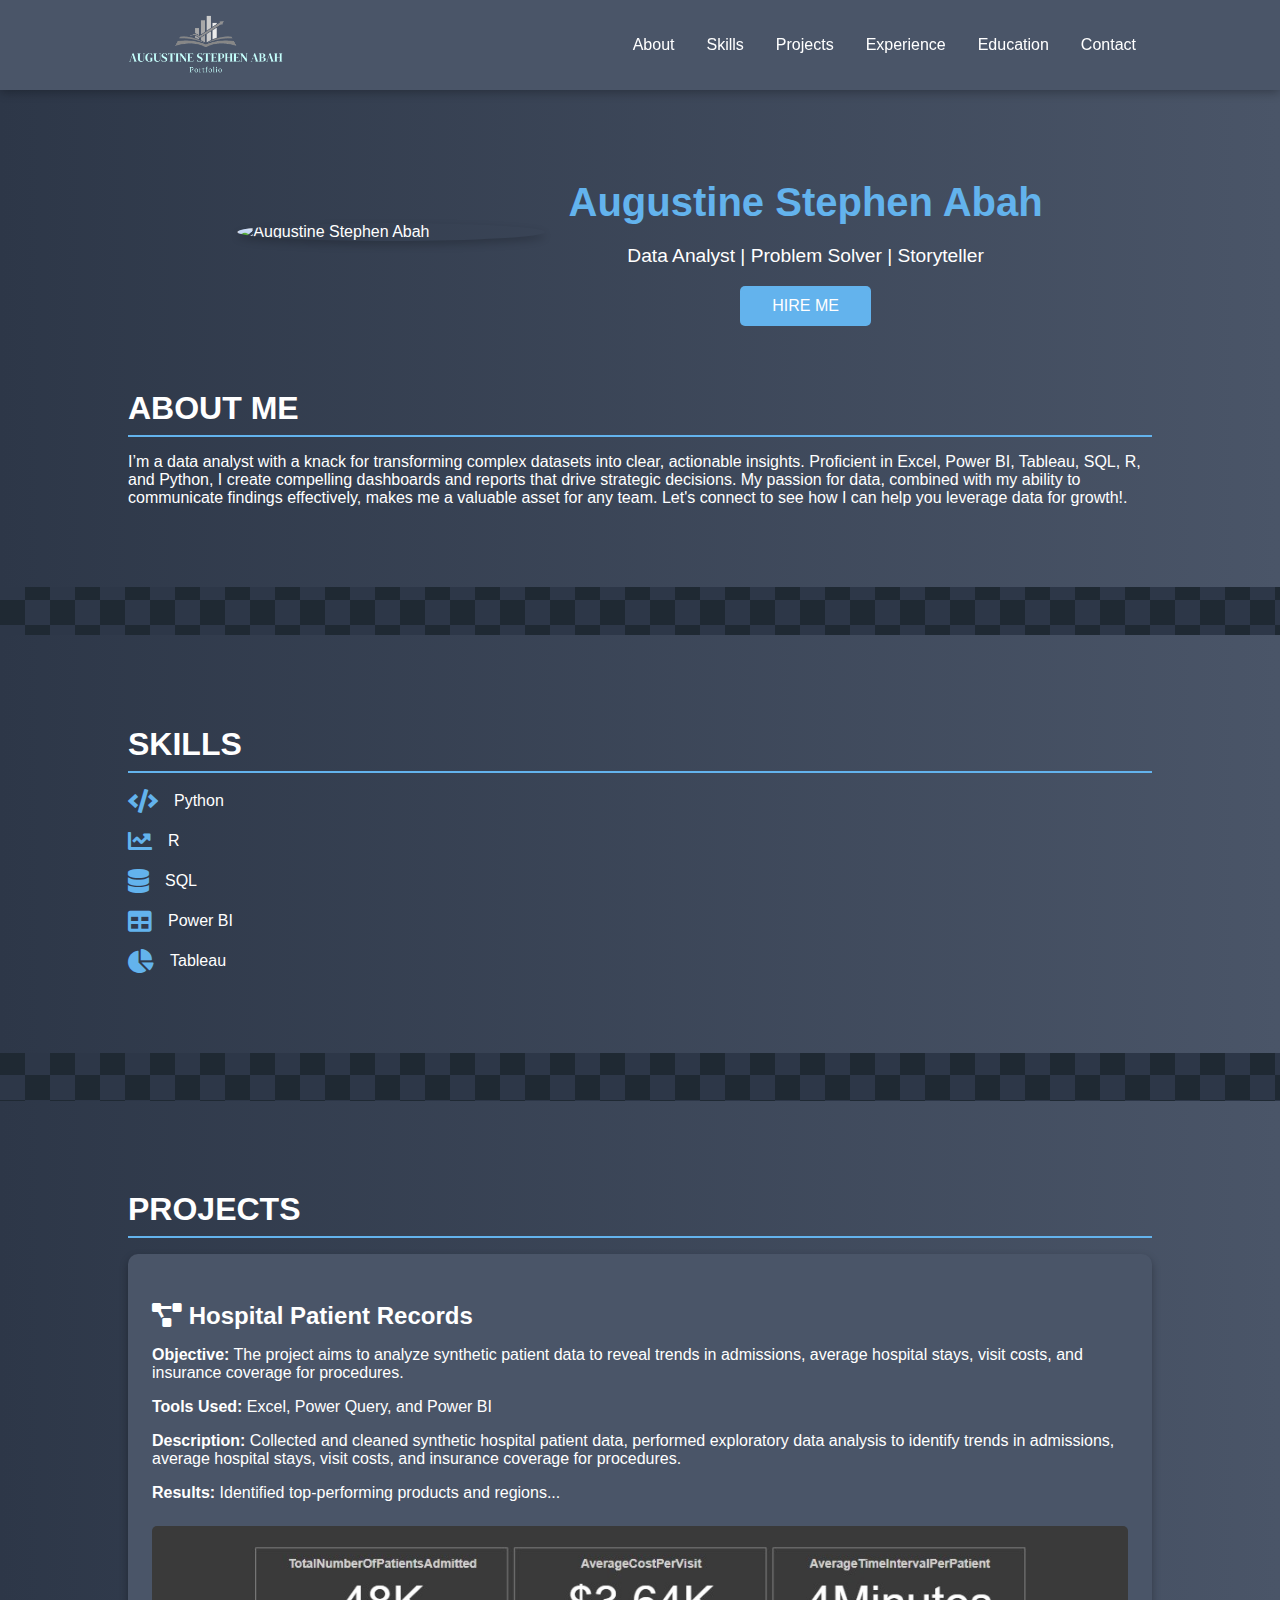
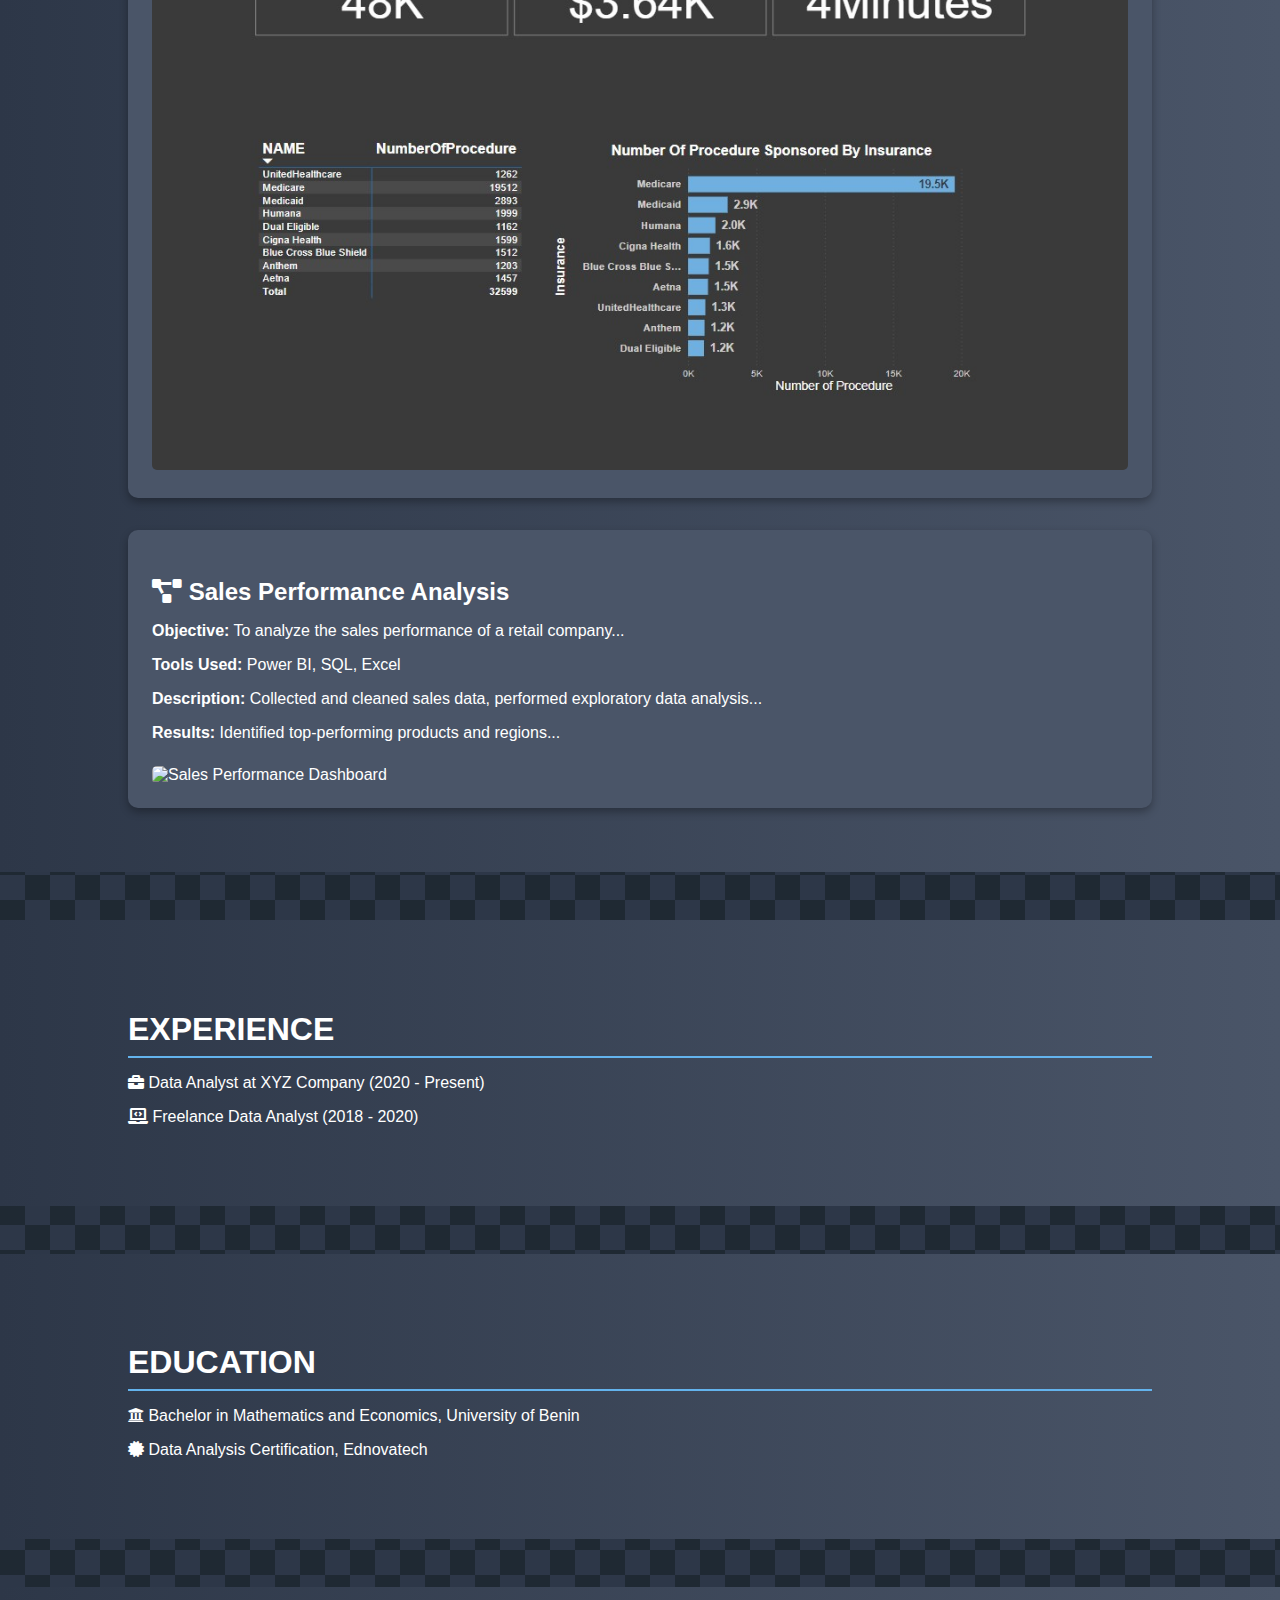
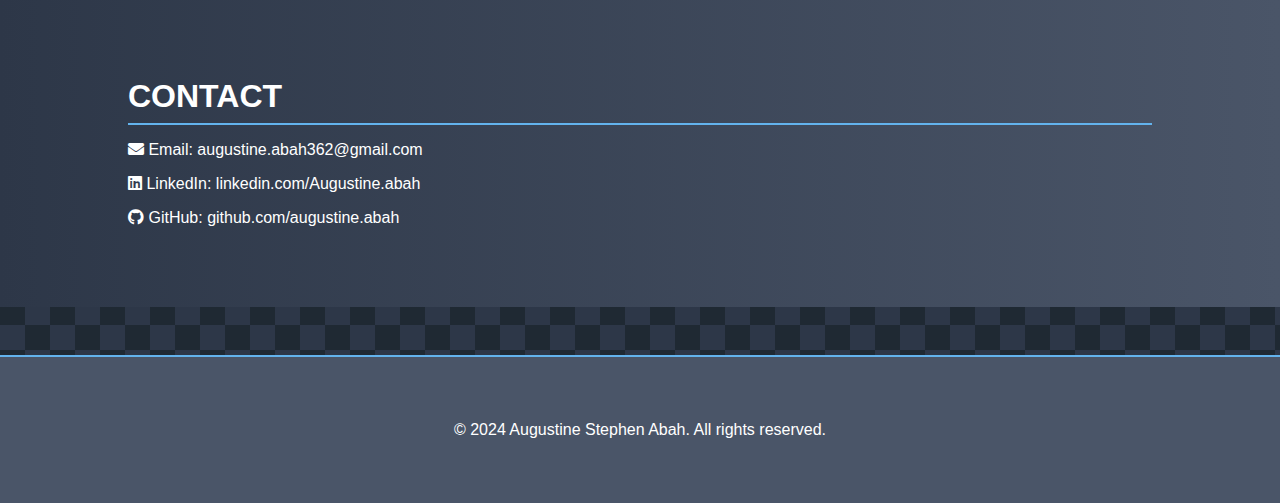
==== commit a9e4f300: "updated index.html" ====
--- a/index.html
+++ b/index.html
@@ -98,8 +98,8 @@
     <section id="education" class="shadowed-section">
         <div class="container">
             <h2>Education</h2>
-            <p><i class="fas fa-university"></i> Bachelor's in Computer Science, ABC University</p>
-            <p><i class="fas fa-certificate"></i> Data Analysis Certification, Coursera</p>
+            <p><i class="fas fa-university"></i> Bachelor in Mathematics and Economics, University of Benin</p>
+            <p><i class="fas fa-certificate"></i> Data Analysis Certification, Ednovatech</p>
         </div>
     </section>
 
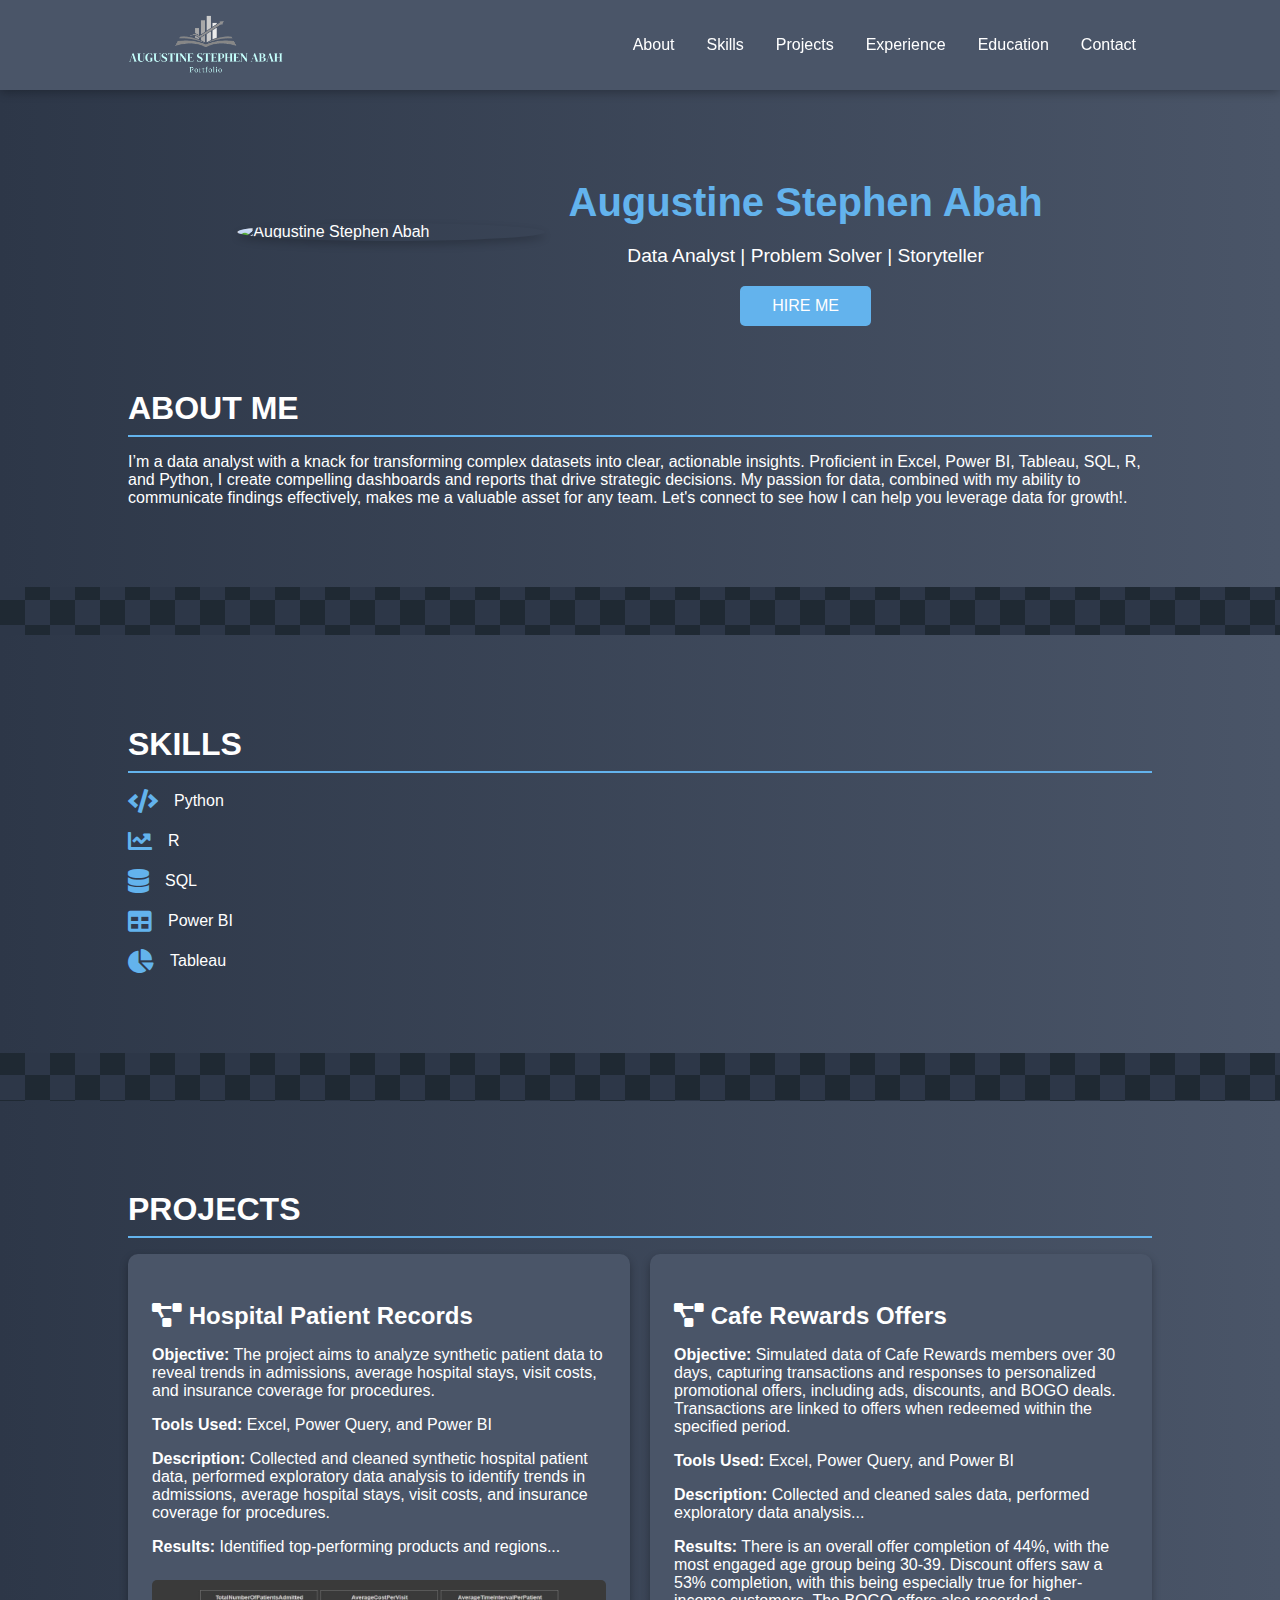
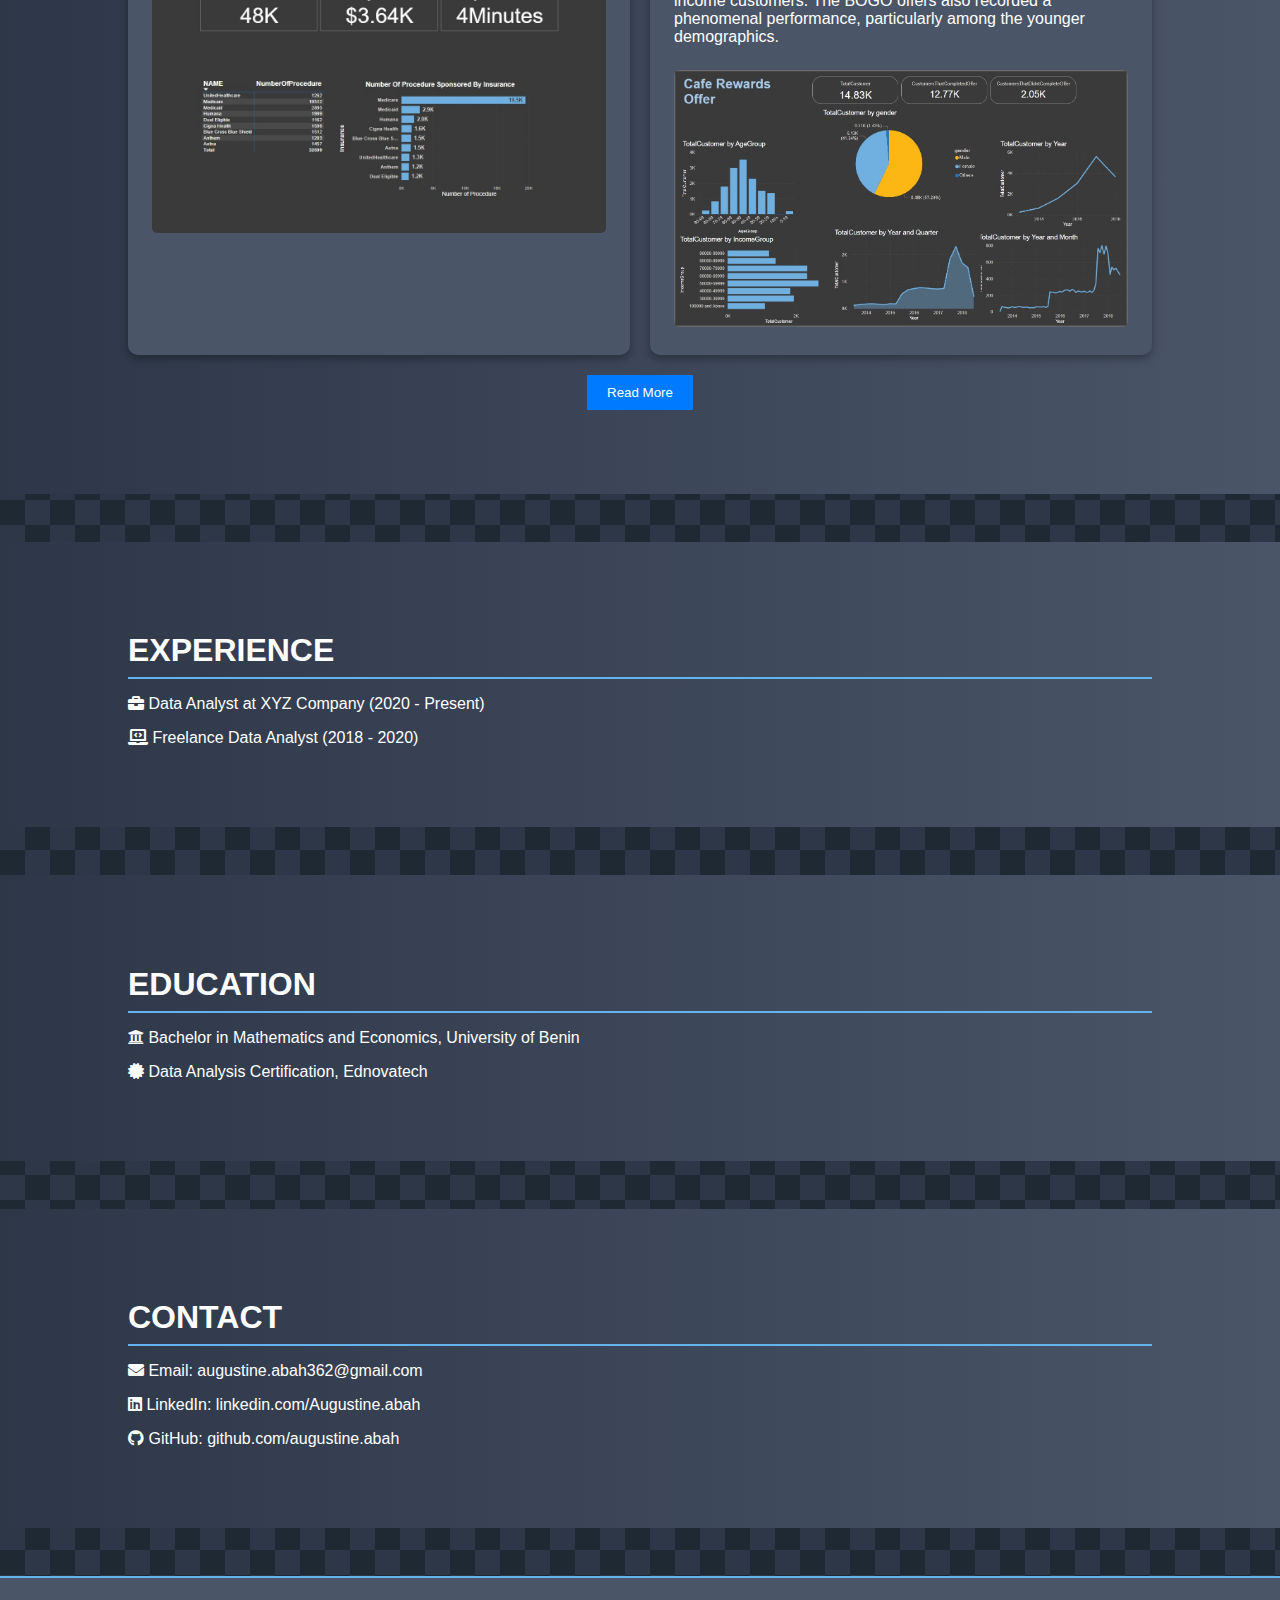
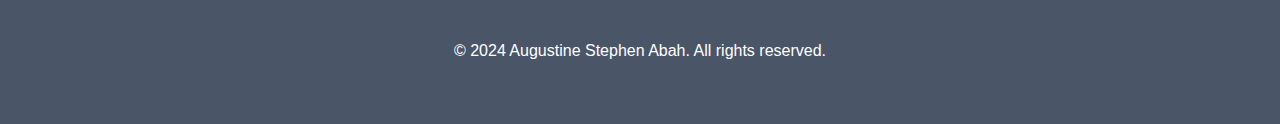
==== commit 04739371: "updated web files" ====
--- a/index.html
+++ b/index.html
@@ -76,13 +76,28 @@
                     <a href="project.html#project1"><img src="images/project1.jpg" alt="Hospital Patient Records Dashboard"></a>
                 </div>
                 <div class="project">
-                    <h3><a href="project2-link.html"><i class="fas fa-project-diagram"></i> Sales Performance Analysis</a></h3>
-                    <p><strong>Objective:</strong> To analyze the sales performance of a retail company...</p>
-                    <p><strong>Tools Used:</strong> Power BI, SQL, Excel</p>
+                    <h3><a href="project2-link.html"><i class="fas fa-project-diagram"></i> Cafe Rewards Offers</a></h3>
+                    <p><strong>Objective:</strong> Simulated data of Cafe Rewards members over 30 days, capturing transactions and responses to personalized promotional offers, including ads, discounts, and BOGO deals. Transactions are linked to offers when redeemed within the specified period.</p>
+                    <p><strong>Tools Used:</strong> Excel, Power Query, and Power BI </p>
                     <p><strong>Description:</strong> Collected and cleaned sales data, performed exploratory data analysis...</p>
-                    <p><strong>Results:</strong> Identified top-performing products and regions...</p>
-                    <img src="project2.jpg" alt="Sales Performance Dashboard">
+                    <p><strong>Results:</strong> There is an overall offer completion of 44%, with the most engaged age group being 30-39.
+                        Discount offers saw a 53% completion, with this being especially true for higher-income customers.
+                        The BOGO offers also recorded a phenomenal performance, particularly among the younger demographics.</p>
+                    <img src="images/project2.jpg" alt="Sales Performance Dashboard">
                 </div>
+                <div class="project hidden">
+                    <h3><a href="project3-link.html"><i class="fas fa-project-diagram"></i> Project 3</a></h3>
+                    <p><strong>Objective:</strong> Project 3 details...</p>
+                    <img src="project3.jpg" alt="Project 3 Dashboard">
+                </div>
+                <div class="project hidden">
+                    <h3><a href="project4-link.html"><i class="fas fa-project-diagram"></i> Project 4</a></h3>
+                    <p><strong>Objective:</strong> Project 4 details...</p>
+                    <img src="project4.jpg" alt="Project 4 Dashboard">
+                </div>
+            </div>
+            <div class="read-more-container">
+                <button class="read-more-btn" id="read-more-btn">Read More</button>
             </div>
         </div>
     </section>
--- a/css/style.css
+++ b/css/style.css
@@ -341,3 +341,38 @@
     font-family: 'Courier New', Courier, monospace;
     font-size: 1rem;
 }
+
+/* Base styles for projects */
+.projects-grid {
+    display: grid;
+    grid-template-columns: 1fr;
+    gap: 20px;
+}
+
+/* Mobile-specific adjustments */
+@media (min-width: 768px) {
+    .projects-grid {
+        grid-template-columns: repeat(2, 1fr);
+    }
+}
+
+/* Hide additional projects initially */
+.hidden {
+    display: none;
+}
+
+/* Button styling */
+.read-more-btn {
+    display: block;
+    margin: 20px auto;
+    padding: 10px 20px;
+    background-color: #007bff;
+    color: #fff;
+    border: none;
+    cursor: pointer;
+    transition: background-color 0.3s;
+}
+
+.read-more-btn:hover {
+    background-color: #0056b3;
+}
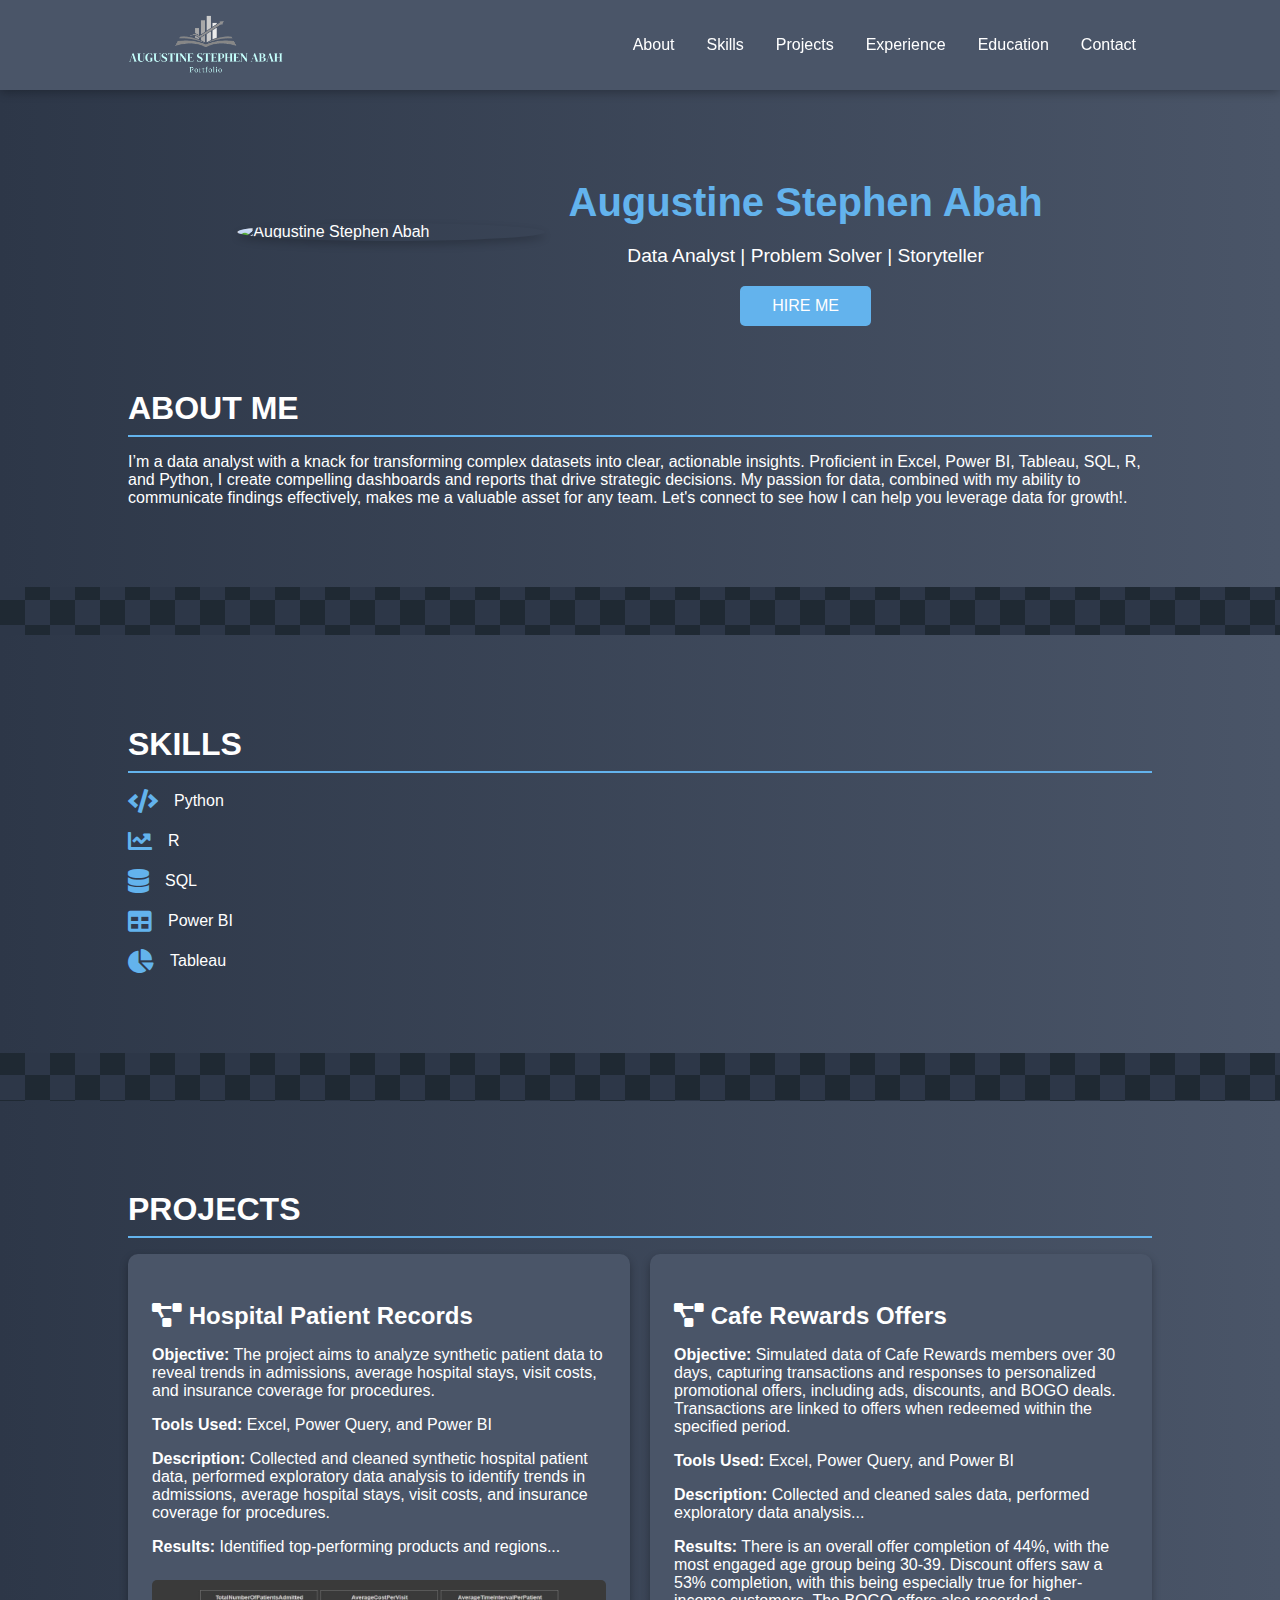
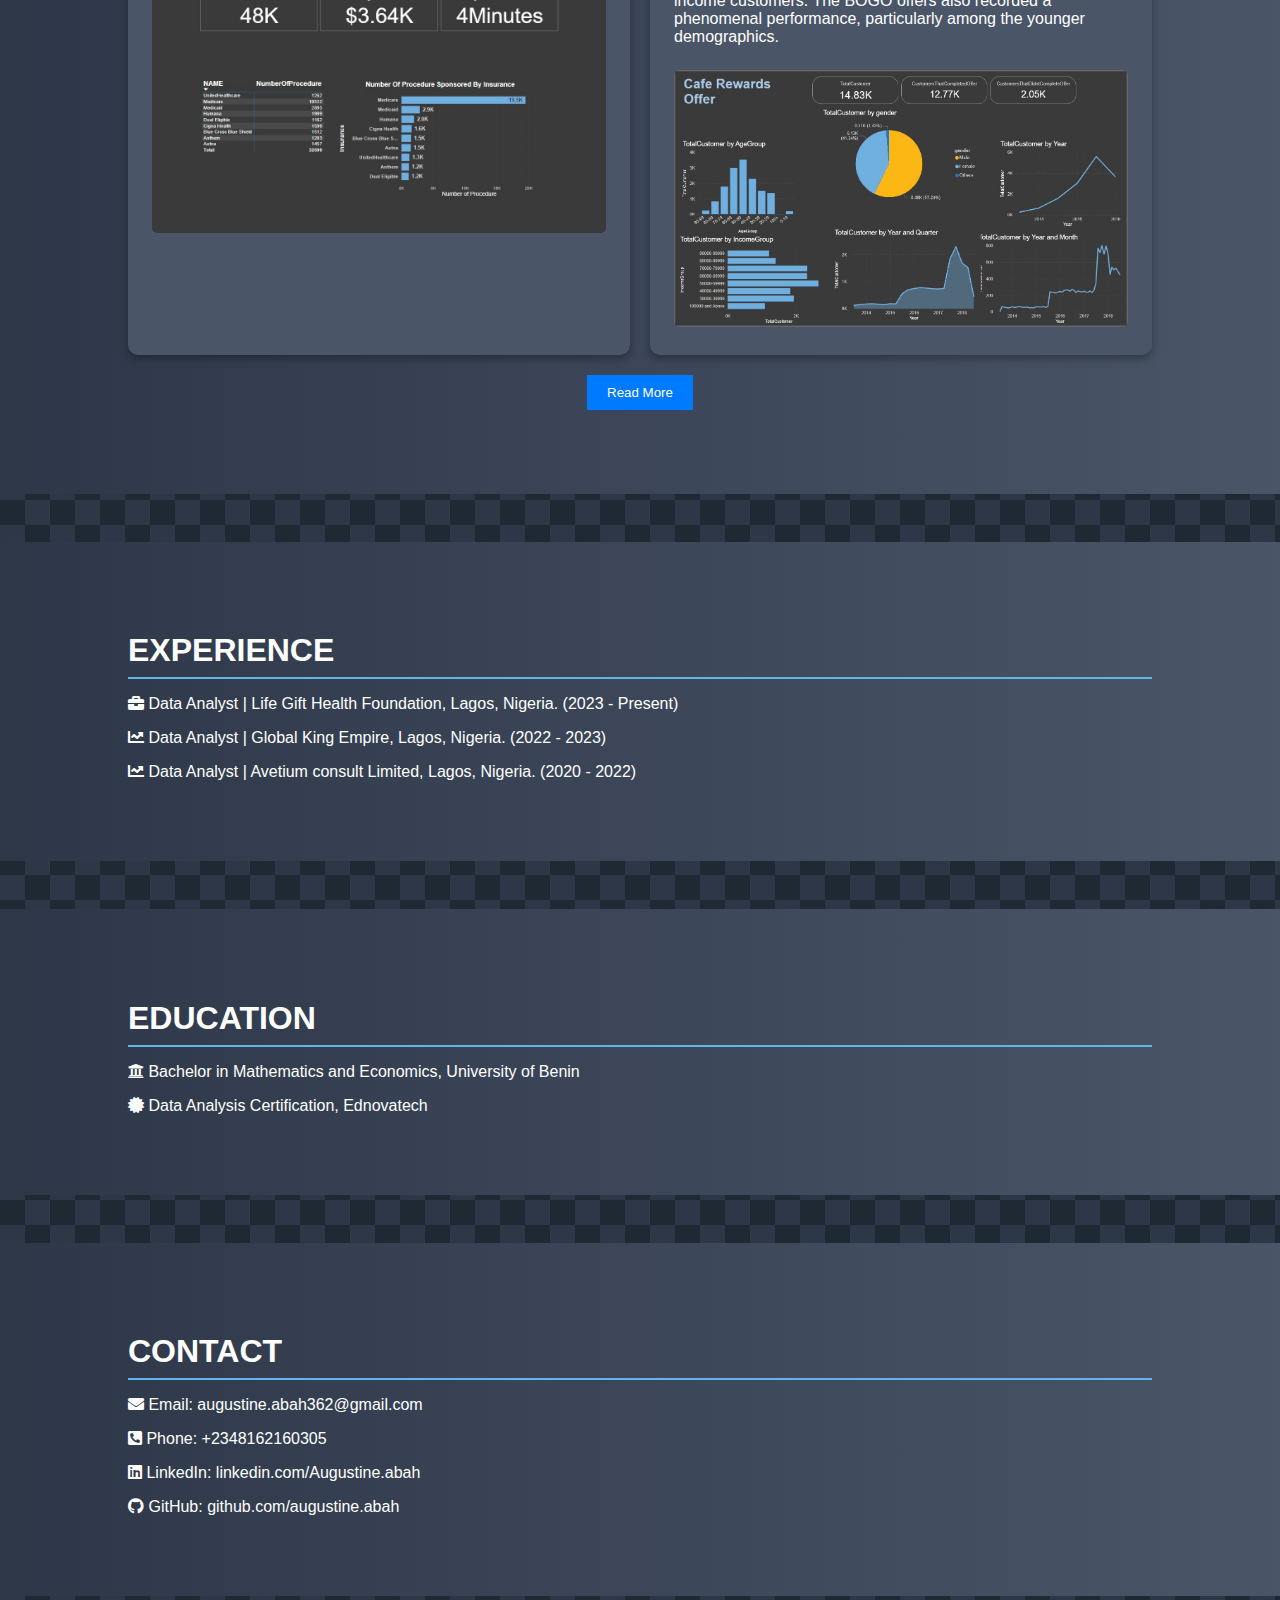
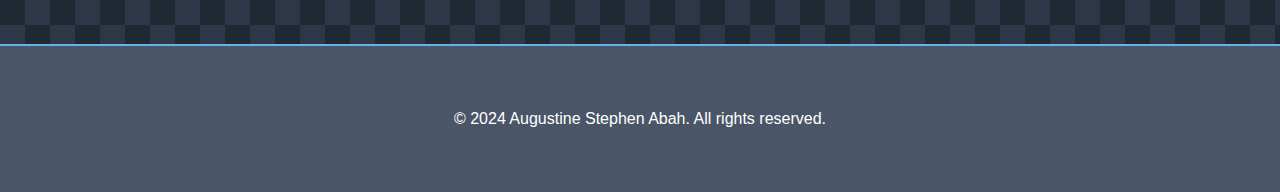
==== commit d7414ea9: "updated webfiles" ====
--- a/index.html
+++ b/index.html
@@ -105,8 +105,9 @@
     <section id="experience" class="shadowed-section">
         <div class="container">
             <h2>Experience</h2>
-            <p><i class="fas fa-briefcase"></i> Data Analyst at XYZ Company (2020 - Present)</p>
-            <p><i class="fas fa-laptop-code"></i> Freelance Data Analyst (2018 - 2020)</p>
+            <p><i class="fas fa-briefcase"></i> Data Analyst | Life Gift Health Foundation, Lagos, Nigeria. (2023 - Present)</p>
+            <p><i class="fas fa-chart-line"></i> Data Analyst | Global King Empire, Lagos, Nigeria. (2022 - 2023)</p>
+            <p><i class="fas fa-chart-line"></i> Data Analyst | Avetium consult Limited, Lagos, Nigeria. (2020 - 2022)</p>
         </div>
     </section>
 
@@ -122,6 +123,7 @@
         <div class="container">
             <h2>Contact</h2>
             <p><i class="fas fa-envelope"></i> Email: augustine.abah362@gmail.com</p>
+            <p><i class="fas fa-phone-square-alt"></i></i> Phone: +2348162160305</p>
             <p><i class="fab fa-linkedin"></i> LinkedIn: <a href="https://www.linkedin.com/in/augustine-stephen-abah-abah-51103090/" target="_blank">linkedin.com/Augustine.abah</a></p>
             <p><i class="fab fa-github"></i> GitHub: <a href="https://github.com/ababaug" target="_blank">github.com/augustine.abah</a></p>
         </div>
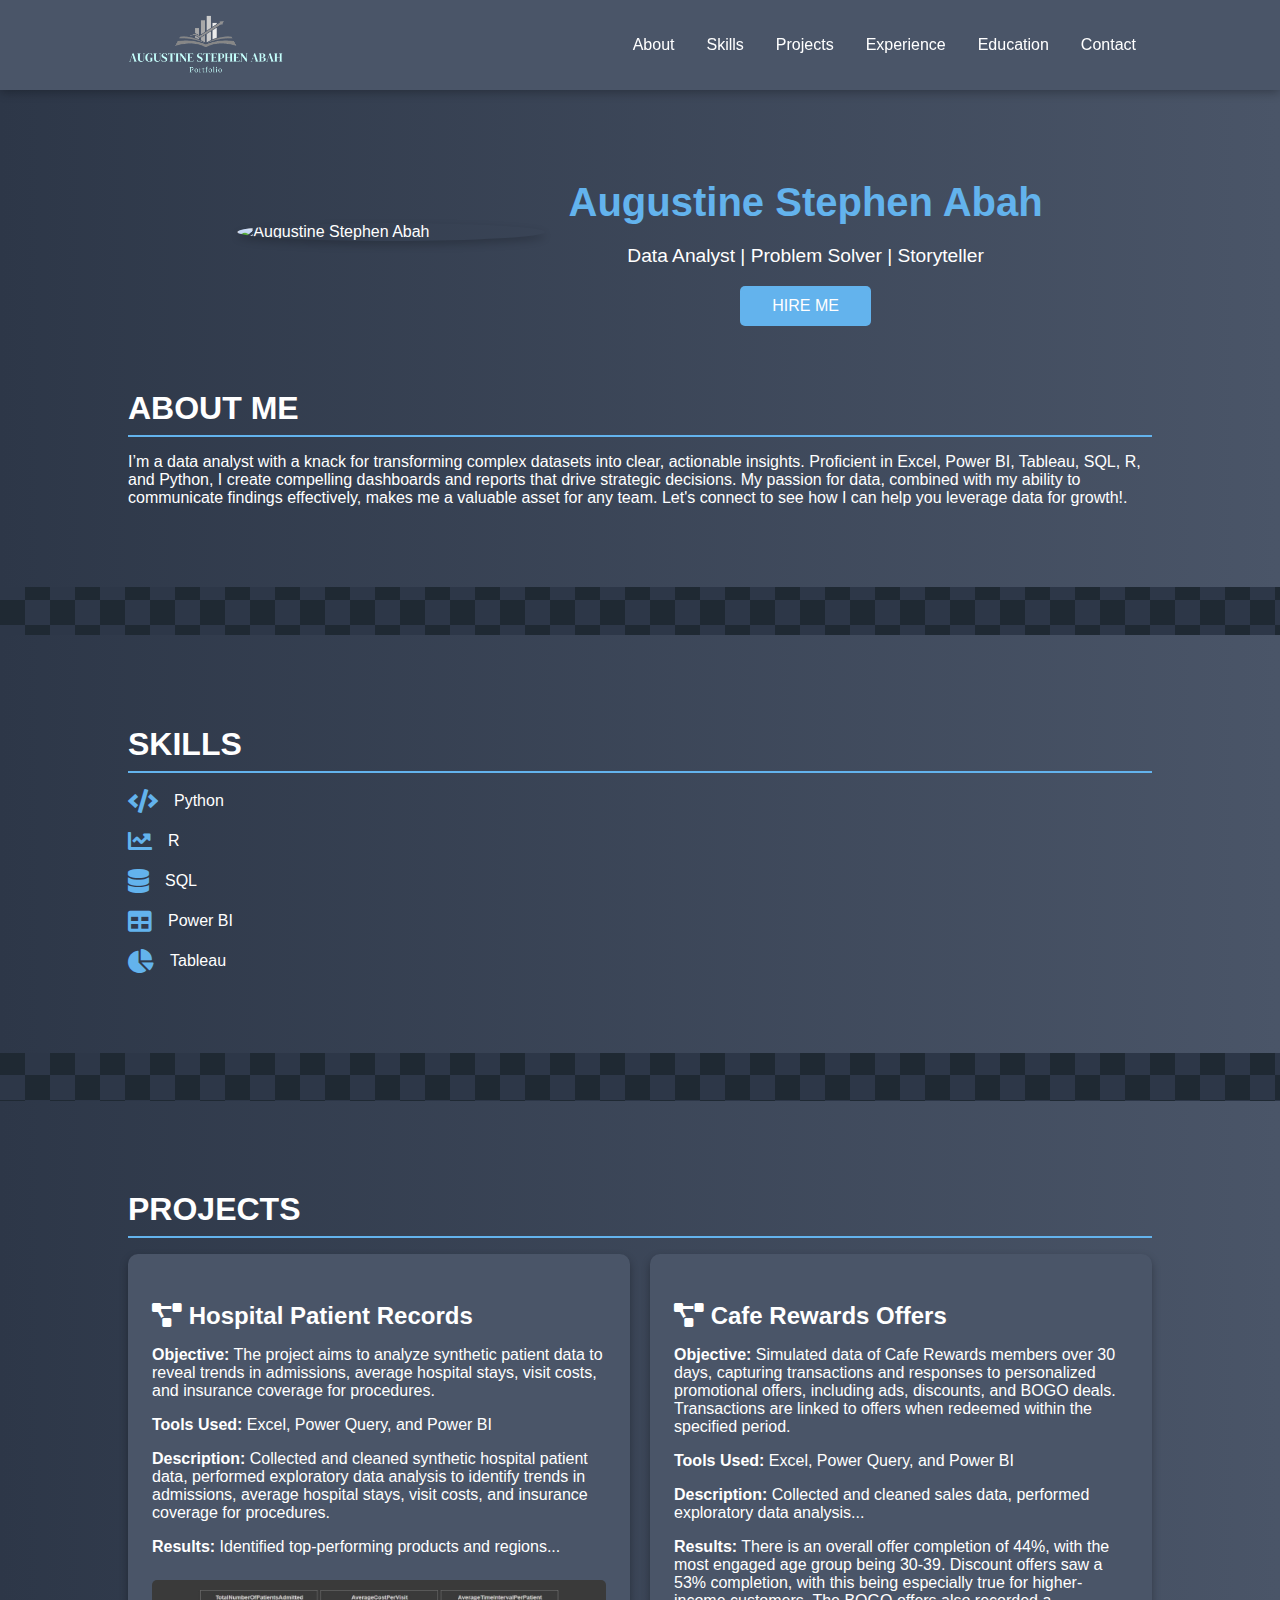
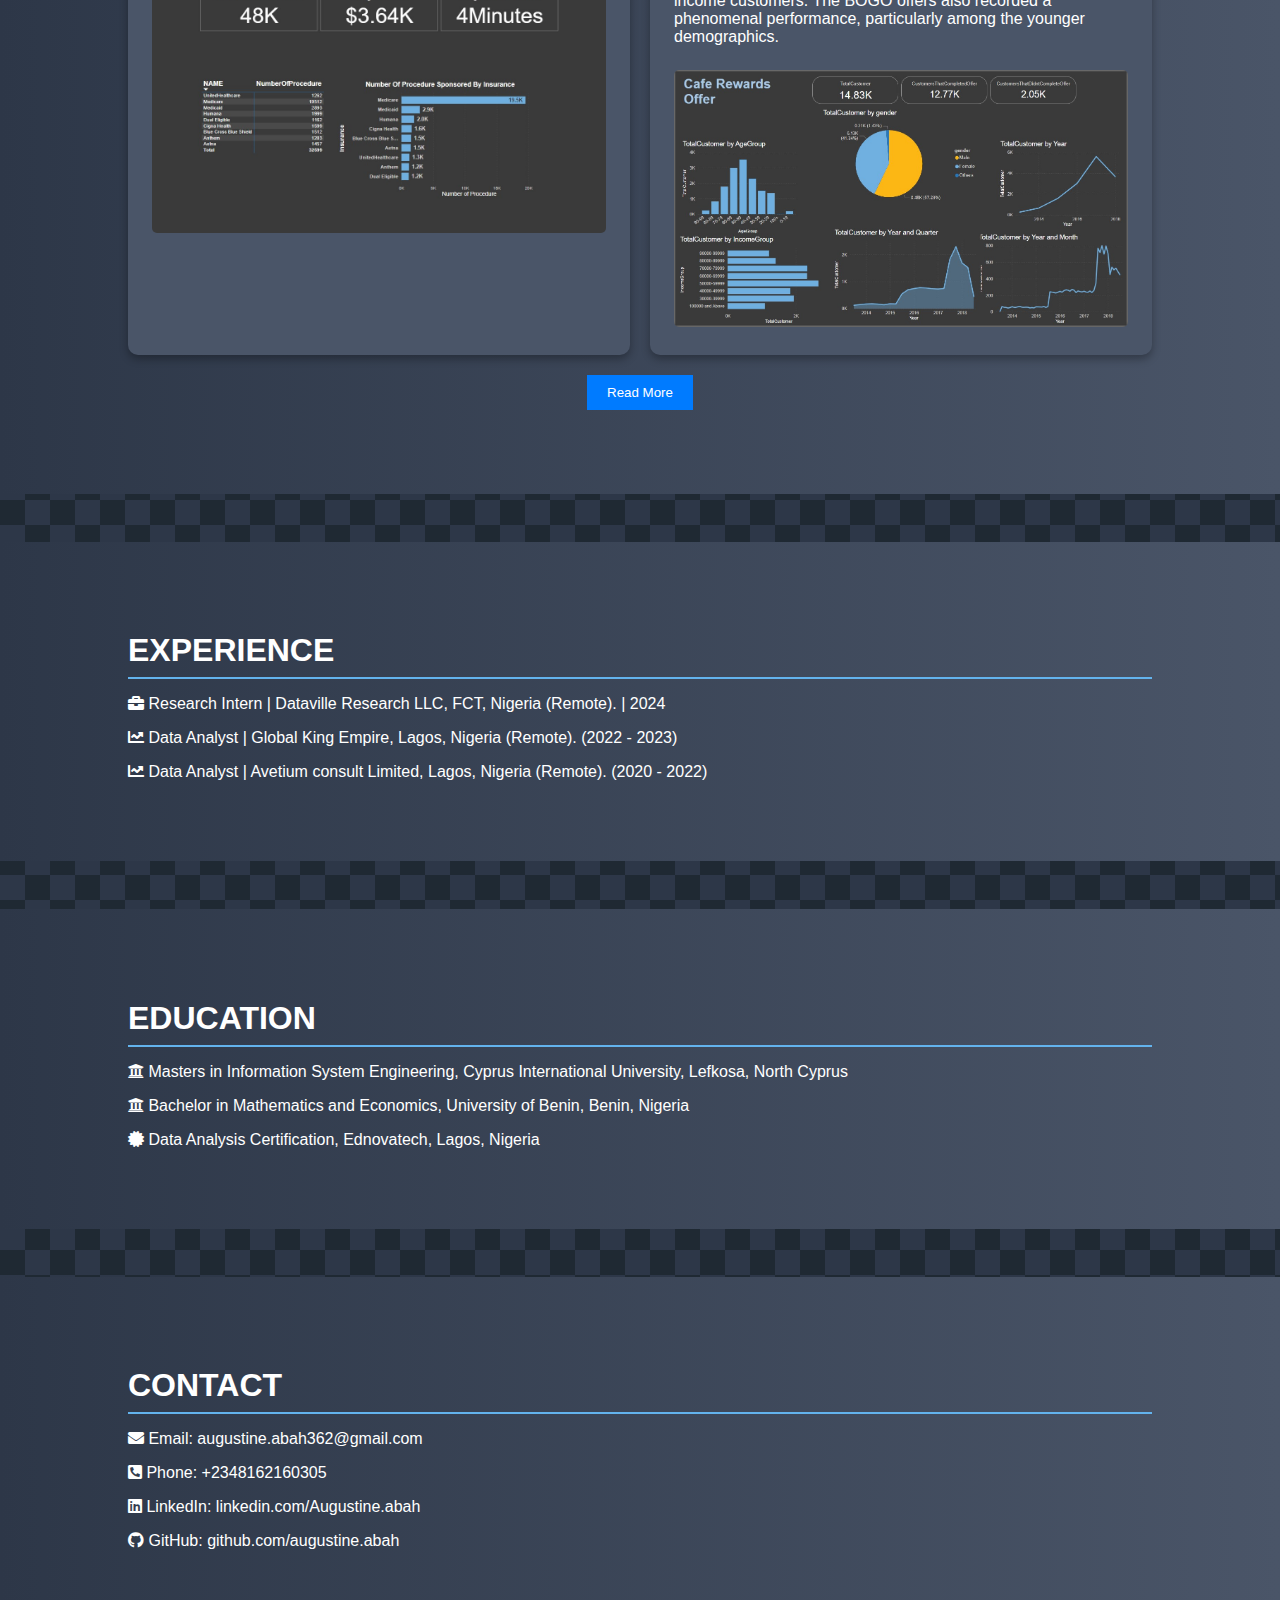
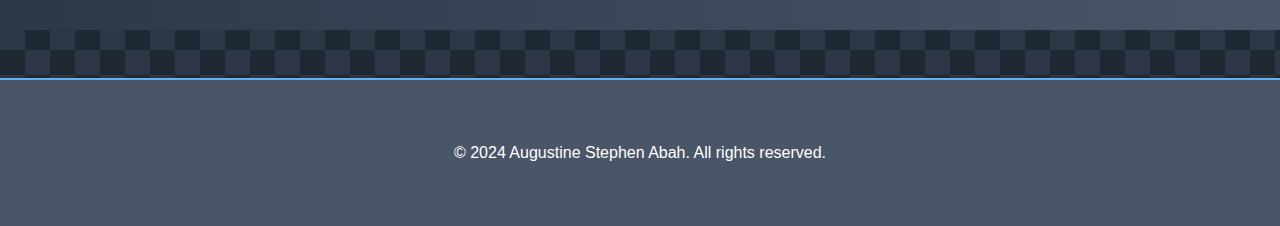
==== commit a72a281c: "updated index.html" ====
--- a/index.html
+++ b/index.html
@@ -105,17 +105,18 @@
     <section id="experience" class="shadowed-section">
         <div class="container">
             <h2>Experience</h2>
-            <p><i class="fas fa-briefcase"></i> Data Analyst | Life Gift Health Foundation, Lagos, Nigeria. (2023 - Present)</p>
-            <p><i class="fas fa-chart-line"></i> Data Analyst | Global King Empire, Lagos, Nigeria. (2022 - 2023)</p>
-            <p><i class="fas fa-chart-line"></i> Data Analyst | Avetium consult Limited, Lagos, Nigeria. (2020 - 2022)</p>
+            <p><i class="fas fa-briefcase"></i> Research Intern | Dataville Research LLC, FCT, Nigeria (Remote). | 2024</p>
+            <p><i class="fas fa-chart-line"></i> Data Analyst | Global King Empire, Lagos, Nigeria (Remote). (2022 - 2023)</p>
+            <p><i class="fas fa-chart-line"></i> Data Analyst | Avetium consult Limited, Lagos, Nigeria (Remote). (2020 - 2022)</p>
         </div>
     </section>
 
     <section id="education" class="shadowed-section">
         <div class="container">
             <h2>Education</h2>
-            <p><i class="fas fa-university"></i> Bachelor in Mathematics and Economics, University of Benin</p>
-            <p><i class="fas fa-certificate"></i> Data Analysis Certification, Ednovatech</p>
+            <p><i class="fas fa-university"></i> Masters in Information System Engineering, Cyprus International University, Lefkosa, North Cyprus</p>
+            <p><i class="fas fa-university"></i> Bachelor in Mathematics and Economics, University of Benin, Benin, Nigeria</p>
+            <p><i class="fas fa-certificate"></i> Data Analysis Certification, Ednovatech, Lagos, Nigeria</p>
         </div>
     </section>
 
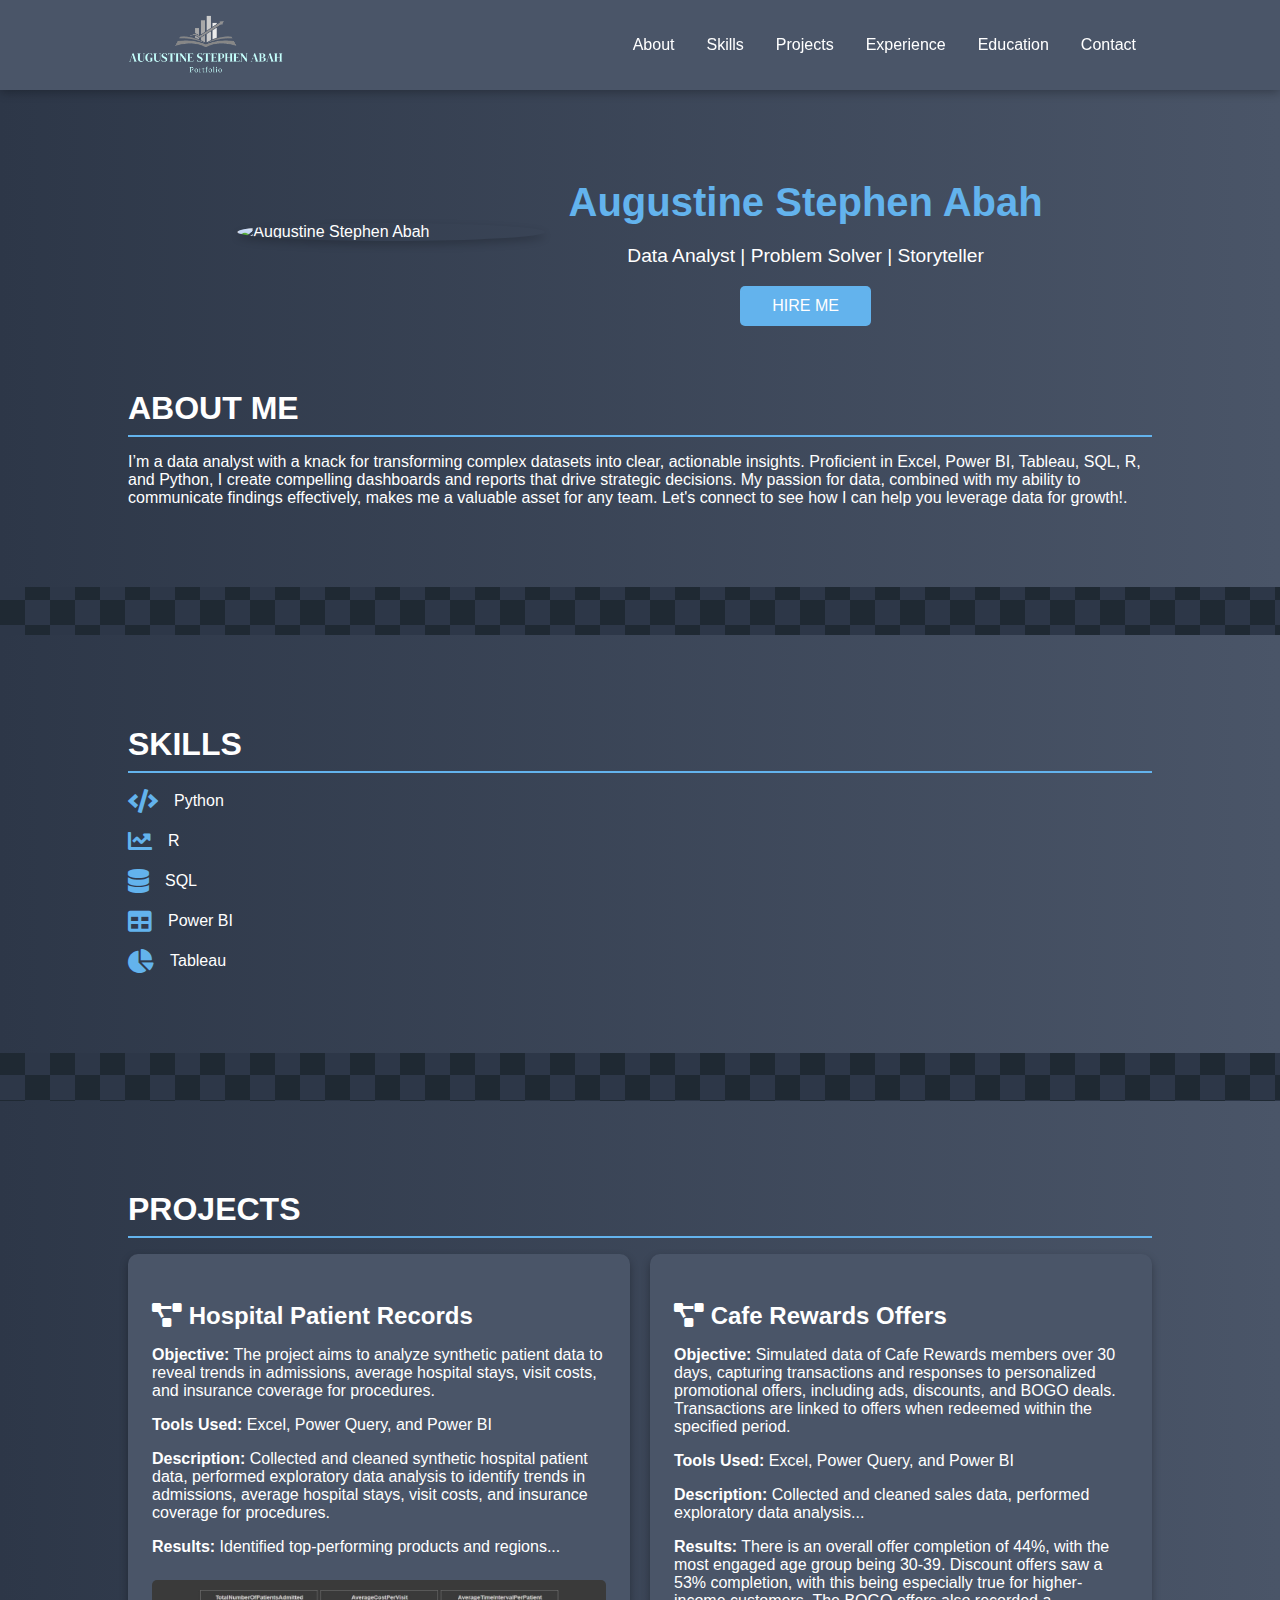
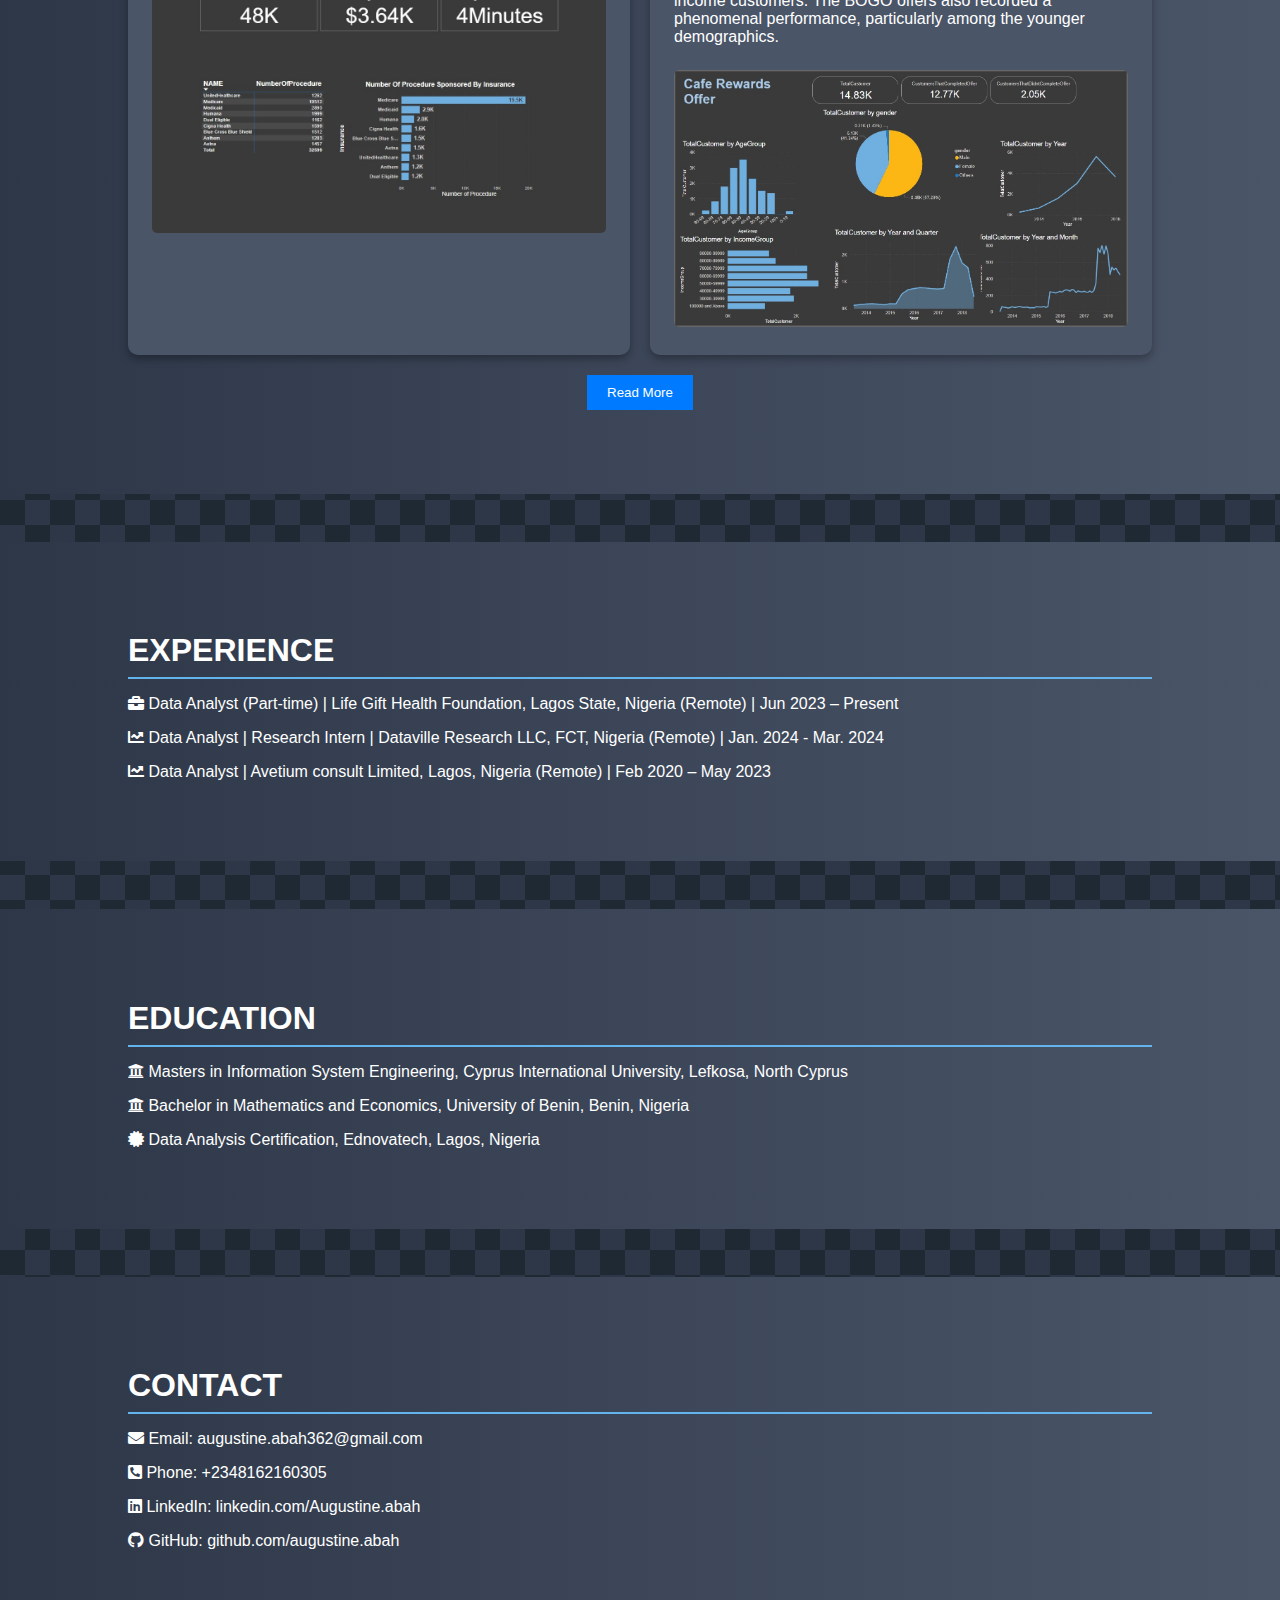
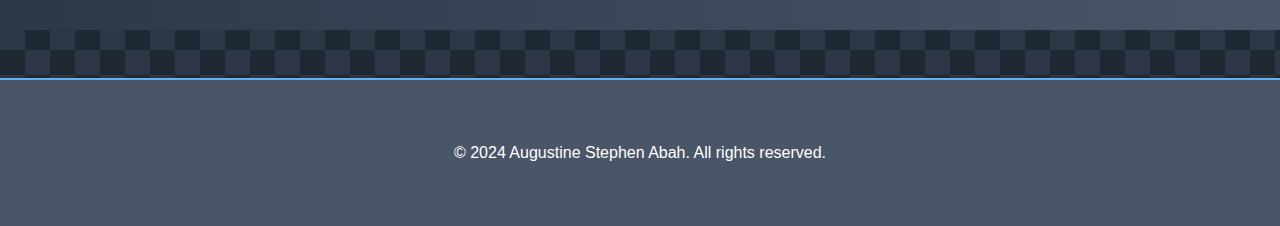
==== commit 652d4316: "updated index.html" ====
--- a/index.html
+++ b/index.html
@@ -105,9 +105,9 @@
     <section id="experience" class="shadowed-section">
         <div class="container">
             <h2>Experience</h2>
-            <p><i class="fas fa-briefcase"></i> Research Intern | Dataville Research LLC, FCT, Nigeria (Remote). | 2024</p>
-            <p><i class="fas fa-chart-line"></i> Data Analyst | Global King Empire, Lagos, Nigeria (Remote). (2022 - 2023)</p>
-            <p><i class="fas fa-chart-line"></i> Data Analyst | Avetium consult Limited, Lagos, Nigeria (Remote). (2020 - 2022)</p>
+            <p><i class="fas fa-briefcase"></i> Data Analyst (Part-time) | Life Gift Health Foundation, Lagos State, Nigeria (Remote) | Jun 2023 – Present</p>
+            <p><i class="fas fa-chart-line"></i> Data Analyst | Research Intern | Dataville Research LLC, FCT, Nigeria (Remote) | Jan. 2024 - Mar. 2024</p>
+            <p><i class="fas fa-chart-line"></i> Data Analyst | Avetium consult Limited, Lagos, Nigeria (Remote) | Feb 2020 – May 2023</p>
         </div>
     </section>
 
